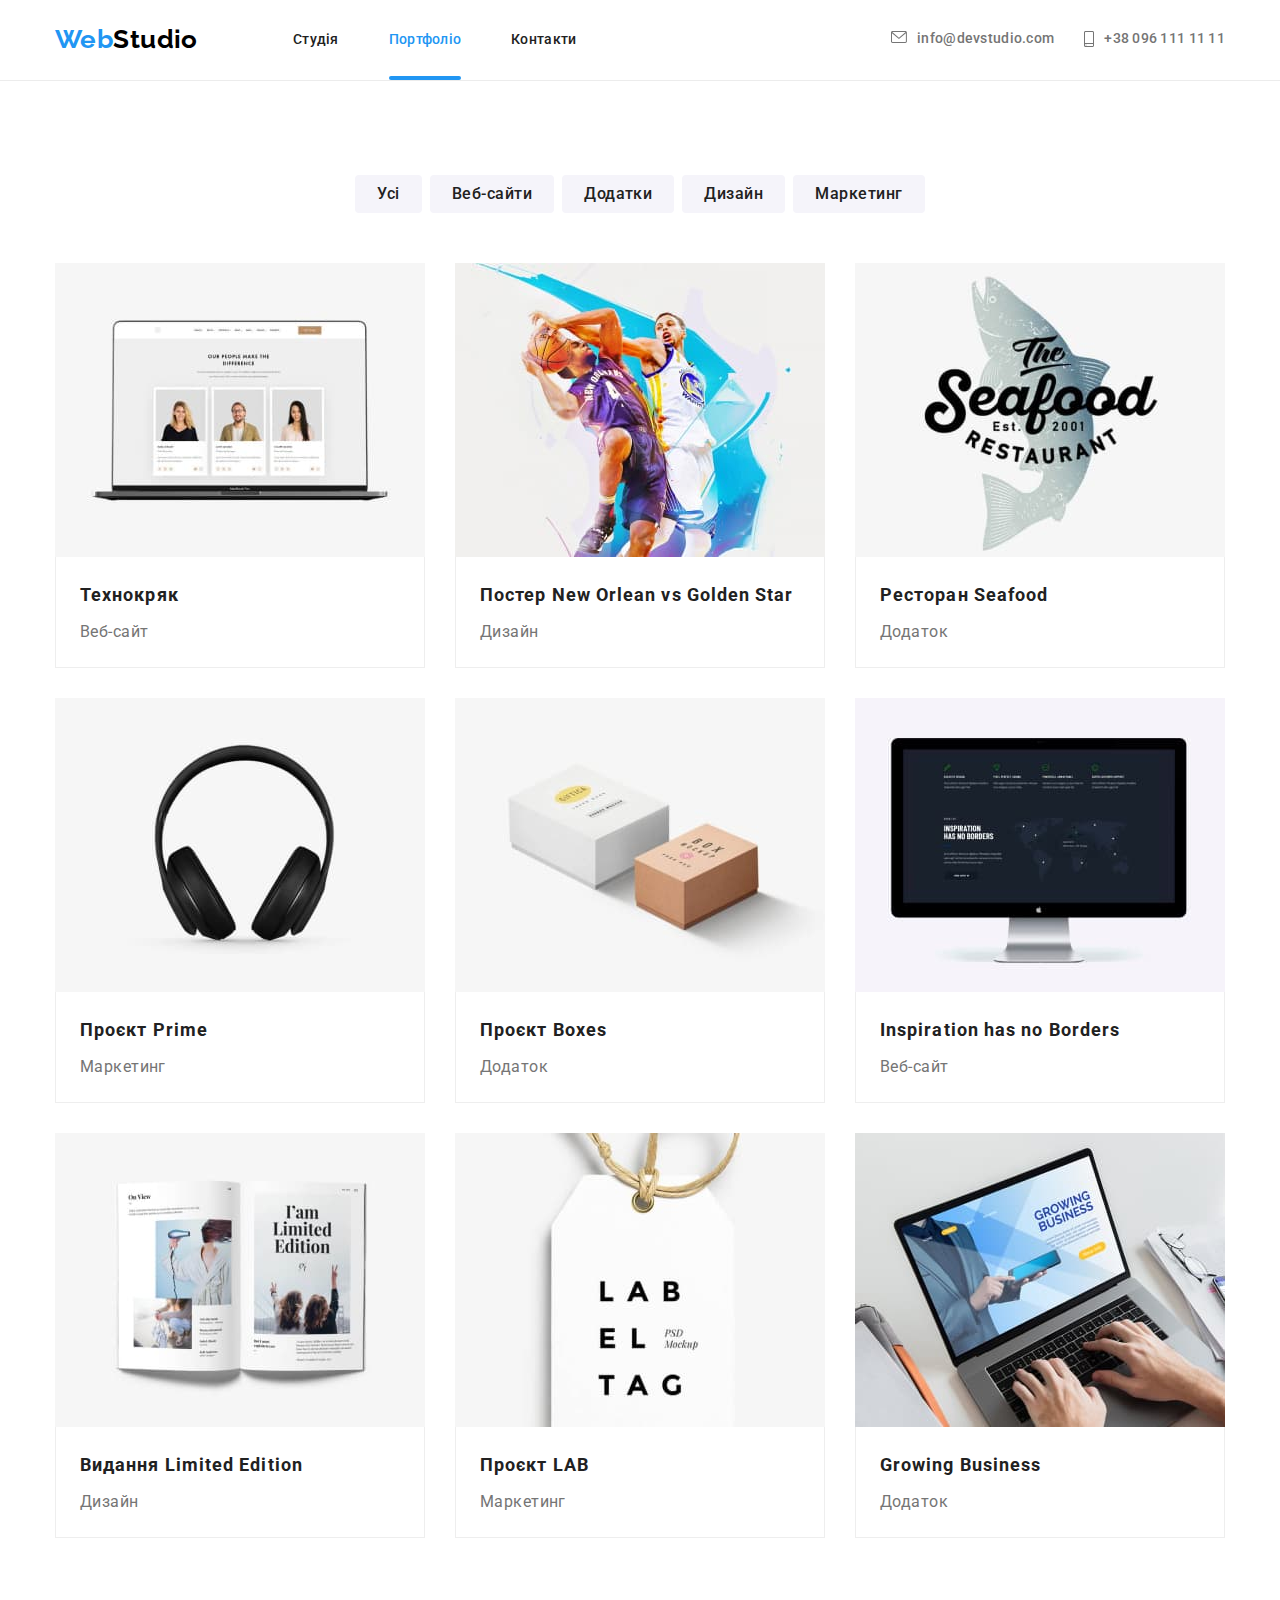
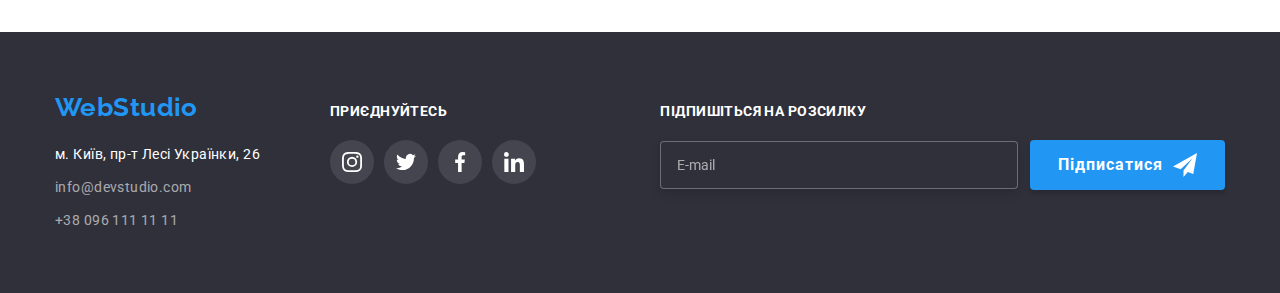
==== portfolio.html @ d3b5ed4d "hw-08" ====
<!DOCTYPE html>
<html lang="en">
<head>
    <meta charset="UTF-8">
    <meta http-equiv="X-UA-Compatible" content="IE=edge">
    <meta name="viewport" content="width=device-width, initial-scale=1.0">
    <title>Portfolio</title>
    <link rel="preconnect" href="https://fonts.googleapis.com">
    <link rel="preconnect" href="https://fonts.gstatic.com" crossorigin>
    <link href="https://fonts.googleapis.com/css2?family=Raleway:wght@700&family=Roboto:wght@400;500;700;900&display=swap"
        rel="stylesheet">
    <link rel="stylesheet" href="https://cdn.jsdelivr.net/npm/modern-normalize@1.1.0/modern-normalize.min.css">
    <link rel="stylesheet" href="./css/main.min.css">
</head>
<body>
    <header class="page-header">
        <div class="container page-header__container">
            <nav class="page-nav">
                <a class="logo-header link" href="./index.html">Web<span class="logo-header__dark">Studio</span></a>
                <ul class="menu list">
                    <li class="menu__item">
                        <a class="menu__link link" href="./index.html">Студія</a>
                    </li>
                    <li class="menu__item">
                        <a class="menu__link current link" href="./portfolio.html">Портфоліо</a>
                    </li>
                    <li class="menu__item">
                        <a class="menu__link link" href="#contact__item">Контакти</a>
                    </li>
                </ul>
            </nav>
            <button type="button" class="mobile-menu-btn js-open-menu">
                <svg class="mobile-menu-btn__icon">
                    <use href="./images/icons.svg#icon-burger"></use>
                </svg>
            </button>
            <ul class="contact list">
                <li class="contact__item">
                    <a class="contact__mail link" href="mailto:info@devstudio.com">
                        <svg class="contact__mail-icon">
                            <use href="./images/icons.svg#icon-envelope"></use>
                        </svg>
                        info@devstudio.com
                    </a>
                </li>
                <li class="contact__item">
                    <a class="contact__phone link" href="tel:+380961111111">
                        <svg class="contact__phone-icon">
                            <use href="./images/icons.svg#icon-smartphone"></use>
                        </svg>
                        +38 096 111 11 11
                    </a>
                </li>
            </ul>
        </div>
        <div class="mobile-modal js-menu-container is-open">
            <div class="container mobile-menu__container">
                <button type="button" class="mobile-modal__close-btn js-close-menu">
                    <svg class="mobile-modal__close-icon" width="40" height="40">
                        <use href="./images/icons.svg#icon-close"></use>
                    </svg>
                </button>
                <ul class="mobile-menu list">
                    <li class="mobile-menu__item">
                        <a class="mobile-menu__link link" href="./index.html">Студія</a>
                    </li>
                    <li class="mobile-menu__item">
                        <a class="mobile-menu__link current link" href="./portfolio.html">Портфоліо</a>
                    </li>
                    <li class="mobile-menu__item">
                        <a class="mobile-menu__link link" href="#contact__item">Контакти</a>
                    </li>
                </ul>
                <ul class="mobile-contact list">
                    <li class="mobile-contact__item">
                        <a class="mobile-contact__phone link" href="tel:+380961111111">
                            +38 096 111 11 11
                        </a>
                    </li>
                    <li class="mobile-contact__item">
                        <a class="mobile-contact__mail link" href="mailto:info@devstudio.com">
                            info@devstudio.com
                        </a>
                    </li>
                </ul>
                <ul class="mobile-social-list list">
                    <li class="mobile-social-list__item">
                        <a href="#"lang="en" class="mobile-social-list__link link">Instagram</a>
                    </li>
                    <li class="mobile-social-list__item">
                        <a href="#" lang="en" class="mobile-social-list__link link">Twitter</a>
                    </li>
                    <li class="mobile-social-list__item">
                        <a href="#" lang="en" class="mobile-social-list__link link">Facebook</a>
                    </li>
                    <li class="mobile-social-list__item">
                        <a href="#" lang="en" class="mobile-social-list__link link">LinkedIn</a>
                    </li>
                </ul>
            </div>
        </div>
    </header>
    <main>
        <section class="filters-main section">
            <div class="container">
                <h1 class="visyally-hidden">Фільтри</h1>
                <ul class="filters-menu list">
                    <li class="filters-menu__item">
                        <button class="filters-menu__btn" type="button">Усі</button>
                    </li>
                    <li class="filters-menu__item">
                        <button class="filters-menu__btn" type="button">Веб-сайти</button>
                    </li>
                    <li class="filters-menu__item">
                        <button class="filters-menu__btn" type="button">Додатки</button>
                    </li>
                    <li class="filters-menu__item">
                        <button class="filters-menu__btn" type="button">Дизайн</button>
                    </li>
                    <li class="filters-menu__item">
                        <button class="filters-menu__btn" type="button">Маркетинг</button>
                    </li>
                </ul>
                <ul class="project-menu list">
                    <li class="project-menu__items">
                        <a href="#" class="project-container link">
                            <div class="project-menu__list-img">
                                <picture>
                                    <source srcset="./images/foto1.jpg 1x, ./images/foto1@2x.jpg 2x" media="(min-width: 1200px)" />
                                    <source srcset="./images/foto1-tablet.jpg 1x, ./images/foto1-tablet@2x.jpg 2x" media="(min-width: 768px)" />
                                    <source srcset="./images/foto1-mobile.jpg 1x, ./images/foto1-mobile@2x.jpg 2x" media="(max-width: 767px)" />
                                    <img class="project-menu__img" src="./images/foto1-mobile.jpg" alt="foto1" />
                                </picture>
                                <p class="overlay">Ресурс пропонує комплексні пропозиції з різним рівнем функціоналу та сервісів. Все це дозволить
                                    відвідувачу отримати
                                    вичерпні відомості про компанію чи приватну особу.</p>
                            </div>
                            <div class="section-menu">
                                <h2 class="project-menu__title">Технокряк</h2>
                                <p class="project-menu__link">Веб-сайт</p>
                            </div>
                        </a>
                    </li>
                    <li class="project-menu__items">
                        <a href="#" class="project-container link">
                            <div class="project-menu__list-img">
                            <picture>
                                <source srcset="./images/foto2.jpg 1x, ./images/foto2@2x.jpg 2x" media="(min-width: 1200px)" />
                                <source srcset="./images/foto2-tablet.jpg 1x, ./images/foto2-tablet@2x.jpg 2x" media="(min-width: 768px)" />
                                <source srcset="./images/foto2-mobile.jpg 1x, ./images/foto2-mobile@2x.jpg 2x" media="(max-width: 767px)" />
                                <img class="project-menu__img" src="./images/foto2-mobile.jpg" alt="foto1" />
                            </picture>
                                <p class="overlay">Ресурс пропонує комплексні пропозиції з різним рівнем функціоналу та сервісів. Все це дозволить
                                    відвідувачу отримати
                                    вичерпні відомості про компанію чи приватну особу.</p>
                            </div>
                            <div class="section-menu">
                                <h2 class="project-menu__title">Постер <span lang="en">New Orlean vs Golden Star</span></h2>
                                <p class="project-menu__link">Дизайн</p>
                            </div>
                        </a>
                    </li>
                    <li class="project-menu__items">
                        <a href="#" class="project-container link">
                            <div class="project-menu__list-img">
                            <picture>
                                <source srcset="./images/foto3.jpg 1x, ./images/foto3@2x.jpg 2x" media="(min-width: 1200px)" />
                                <source srcset="./images/foto3-tablet.jpg 1x, ./images/foto3-tablet@2x.jpg 2x" media="(min-width: 768px)" />
                                <source srcset="./images/foto3-mobile.jpg 1x, ./images/foto3-mobile@2x.jpg 2x" media="(max-width: 767px)" />
                                <img class="project-menu__img" src="./images/foto3-mobile.jpg" alt="foto1" />
                            </picture>
                                <p class="overlay">Ресурс пропонує комплексні пропозиції з різним рівнем функціоналу та сервісів. Все це дозволить
                                    відвідувачу отримати
                                    вичерпні відомості про компанію чи приватну особу.</p>
                            </div>
                            <div class="section-menu">
                                <h2 class="project-menu__title">Ресторан <span lang="en">Seafood</span></h2>
                                <p class="project-menu__link">Додаток</p>
                            </div>
                        </a>
                    </li>
                    <li class="project-menu__items">
                        <a href="#" class="project-container link">
                            <div class="project-menu__list-img">
                            <picture>
                                <source srcset="./images/foto4.jpg 1x, ./images/foto4@2x.jpg 2x" media="(min-width: 1200px)" />
                                <source srcset="./images/foto4-tablet.jpg 1x, ./images/foto4-tablet@2x.jpg 2x" media="(min-width: 768px)" />
                                <source srcset="./images/foto4-mobile.jpg 1x, ./images/foto4-mobile@2x.jpg 2x" media="(max-width: 767px)" />
                                <img class="project-menu__img" src="./images/foto4-mobile.jpg" alt="foto1" />
                            </picture>
                                <p class="overlay">Ресурс пропонує комплексні пропозиції з різним рівнем функціоналу та сервісів. Все це дозволить
                                    відвідувачу отримати
                                    вичерпні відомості про компанію чи приватну особу.</p>
                            </div>
                            <div class="section-menu">
                                <h2 class="project-menu__title">Проєкт <span lang="en">Prime</span></h2>
                                <p class="project-menu__link">Маркетинг</p>
                            </div>
                        </a>
                    </li>
                    <li class="project-menu__items">
                        <a href="#" class="project-container link">
                            <div class="project-menu__list-img">
                            <picture>
                                <source srcset="./images/foto5.jpg 1x, ./images/foto5@2x.jpg 2x" media="(min-width: 1200px)" />
                                <source srcset="./images/foto5-tablet.jpg 1x, ./images/foto5-tablet@2x.jpg 2x" media="(min-width: 768px)" />
                                <source srcset="./images/foto5-mobile.jpg 1x, ./images/foto5-mobile@2x.jpg 2x" media="(max-width: 767px)" />
                                <img class="project-menu__img" src="./images/foto5-mobile.jpg" alt="foto1" />
                            </picture>
                                <p class="overlay">Ресурс пропонує комплексні пропозиції з різним рівнем функціоналу та сервісів. Все це дозволить
                                    відвідувачу отримати
                                    вичерпні відомості про компанію чи приватну особу.</p>
                            </div>
                            <div class="section-menu">
                                <h2 class="project-menu__title">Проєкт <span lang="en">Boxes</span></h2>
                                <p class="project-menu__link">Додаток</p>
                            </div>
                        </a>
                    </li>
                    <li class="project-menu__items">
                        <a href="#" class="project-container link">
                            <div class="project-menu__list-img">
                            <picture>
                                <source srcset="./images/foto6.jpg 1x, ./images/foto6@2x.jpg 2x" media="(min-width: 1200px)" />
                                <source srcset="./images/foto6-tablet.jpg 1x, ./images/foto6-tablet@2x.jpg 2x" media="(min-width: 768px)" />
                                <source srcset="./images/foto6-mobile.jpg 1x, ./images/foto6-mobile@2x.jpg 2x" media="(max-width: 767px)" />
                                <img class="project-menu__img" src="./images/foto6-mobile.jpg" alt="foto1" />
                            </picture>
                                <p class="overlay">Ресурс пропонує комплексні пропозиції з різним рівнем функціоналу та сервісів. Все це дозволить
                                    відвідувачу отримати
                                    вичерпні відомості про компанію чи приватну особу.</p>
                            </div>
                            <div class="section-menu">
                                <h2 class="project-menu__title" lang="en">Inspiration has no Borders</h2>
                                <p class="project-menu__link">Веб-сайт</p>
                            </div>
                        </a>
                    </li>
                    <li class="project-menu__items">
                        <a href="#" class="project-container link">
                            <div class="project-menu__list-img">
                            <picture>
                                <source srcset="./images/foto7.jpg 1x, ./images/foto7@2x.jpg 2x" media="(min-width: 1200px)" />
                                <source srcset="./images/foto7-tablet.jpg 1x, ./images/foto7-tablet@2x.jpg 2x" media="(min-width: 768px)" />
                                <source srcset="./images/foto7-mobile.jpg 1x, ./images/foto7-mobile@2x.jpg 2x" media="(max-width: 767px)" />
                                <img class="project-menu__img" src="./images/foto7-mobile.jpg" alt="foto1" />
                            </picture>
                                <p class="overlay">Ресурс пропонує комплексні пропозиції з різним рівнем функціоналу та сервісів. Все це дозволить
                                    відвідувачу отримати
                                    вичерпні відомості про компанію чи приватну особу.</p>
                            </div>
                            <div class="section-menu">
                                <h2 class="project-menu__title">Видання <span lang="en">Limited Edition</span></h2>
                                <p class="project-menu__link">Дизайн</p>
                            </div>
                        </a>
                    </li>
                    <li class="project-menu__items">
                        <a href="#" class="project-container link">
                            <div class="project-menu__list-img">
                            <picture>
                                <source srcset="./images/foto8.jpg 1x, ./images/foto8@2x.jpg 2x" media="(min-width: 1200px)" />
                                <source srcset="./images/foto8-tablet.jpg 1x, ./images/foto8-tablet@2x.jpg 2x" media="(min-width: 768px)" />
                                <source srcset="./images/foto8-mobile.jpg 1x, ./images/foto8-mobile@2x.jpg 2x" media="(max-width: 767px)" />
                                <img class="project-menu__img" src="./images/foto8-mobile.jpg" alt="foto1" />
                            </picture>
                                <p class="overlay">Ресурс пропонує комплексні пропозиції з різним рівнем функціоналу та сервісів. Все це дозволить
                                    відвідувачу отримати
                                    вичерпні відомості про компанію чи приватну особу.</p>
                            </div>
                            <div class="section-menu">
                                <h2 class="project-menu__title">Проєкт <span lang="en">LAB</span></h2>
                                <p class="project-menu__link">Маркетинг</p>
                            </div>
                        </a>
                    </li>
                    <li class="project-menu__items">
                        <a href="#" class="project-container link">
                            <div class="project-menu__list-img">
                            <picture>
                                <source srcset="./images/foto9.jpg 1x, ./images/foto9@2x.jpg 2x" media="(min-width: 1200px)" />
                                <source srcset="./images/foto9-tablet.jpg 1x, ./images/foto9-tablet@2x.jpg 2x" media="(min-width: 768px)" />
                                <source srcset="./images/foto9-mobile.jpg 1x, ./images/foto9-mobile@2x.jpg 2x" media="(max-width: 767px)" />
                                <img class="project-menu__img" src="./images/foto9-mobile.jpg" alt="foto1" />
                            </picture>
                                <p class="overlay">Ресурс пропонує комплексні пропозиції з різним рівнем функціоналу та сервісів. Все це дозволить
                                    відвідувачу отримати
                                    вичерпні відомості про компанію чи приватну особу.</p>
                            </div>
                            <div class="section-menu">
                                <h2 class="project-menu__title" lang="en">Growing Business</h2>
                                <p class="project-menu__link">Додаток</p>
                            </div>
                        </a>
                    </li>
                </ul>
            </div>
        </section>
    </main>
    <footer id="contact__item" class="page-footer">
        <div class="container page-footer__container">
            <div class="container-address">
                <a class="logo-footer link" href="./index.html">Web<span class="logo-light">Studio</span></a>
                <address class="page-address">
                    <ul class="address-menu list">
                        <li class="address-menu__item">
                            <a class="address-menu__maps link" href="https://goo.gl/maps/CPtrU1FHBa2aNyZL9" target="_blank"
                                rel="noopener noreferrer nofollow">м. Київ, пр-т Лесі Українки, 26</a>
                        </li>
                        <li class="address-menu__item">
                            <a class="address-menu__mail link" href="mailto:info@devstudio.com">info@devstudio.com</a>
                        </li>
                        <li class="address-menu__item">
                            <a class="address-menu__phone link" href="tel:+380961111111">+38 096 111 11 11</a>
                        </li>
                    </ul>
                </address>
            </div>
            <div class="container-social">
                <p class="footer-title">приєднуйтесь</p>
                <ul class="footer-menu list">
                    <li class="social-list-footer">
                        <a href="#" class="social-list-footer__link">
                            <svg lang="en" aria-label="instagram" class="social-list-footer__icon">
                                <use href="./images/icons.svg#icon-instagram"></use>
                            </svg>
                        </a>
                    </li>
                    <li class="social-list-footer">
                        <a href="#" class="social-list-footer__link">
                            <svg lang="en" aria-label="twitter" class="social-list-footer__icon">
                                <use href="./images/icons.svg#icon-twitter"></use>
                            </svg>
                        </a>
                    </li>
                    <li class="social-list-footer">
                        <a href="#" class="social-list-footer__link">
                            <svg lang="en" aria-label="facebook" class="social-list-footer__icon">
                                <use href="./images/icons.svg#icon-facebook"></use>
                            </svg>
                        </a>
                    </li>
                    <li class="social-list-footer">
                        <a href="#" class="social-list-footer__link">
                            <svg lang="en" aria-label="linkedin" class="social-list-footer__icon">
                                <use href="./images/icons.svg#icon-linkedin"></use>
                            </svg>
                        </a>
                    </li>
                </ul>
            </div>
            <div class="subscription">
                <p class="subscription__title">Підпишіться на розсилку</p>
                <form class="subscription__form">
                    <input type="email" class="subscription__form-input" placeholder="E-mail" required name="user-mail">
                    <button type="submit" class="subscription__form-submit">Підписатися
                        <svg class="subscription__form-icon" width="24" height="24">
                            <use href="./images/icons.svg#icon-send"></use>
                        </svg>
                    </button>
                </form>
            </div>
        </div>
    </footer>
    <script src="./js/mobile-menu.js"></script>
</body>

</html>
---- css/main.min.css ----
:root{--primary-font: "Roboto", sans-serif;--secondary-font: "Raleway", sans-serif;--primary-bgc: #ffffff;--secondary-bgc: #2F303A;--additional-bgc: #F5F4FA;--auxi-accente-bgc: #188CE8;--accente-bgc: #2196F3;--fon-bgc: #C4C4C4;--primary-text-color: #212121;--secondary-text-color: #757575;--primary-text-color-team-dark: #ffffff;--accente-text-color: #2196F3;--alfa-text-color: rgba(255, 255, 255, 0.6);--auxi-text-color: #000000;--border-color-portfolio: #EEEEEE;--border-color-header: #ECECEC;--primary-link-color: #AFB1B8;--secondary-link-color: #FFFFFF;--transition-dur-and-func: 250ms cubic-bezier(0.4, 0, 0.2, 1)}.visyally-hidden{position:absolute;white-space:nowrap;width:1px;height:1px;overflow:hidden;border:0;padding:0;clip:rect(0 0 0 0);clip-path:inset(100%);margin:-1px}h1,h2,h3,p{margin:0}ul{margin-top:0;margin-bottom:0;padding-left:0}img{display:block;max-width:100%;height:auto}address{font-style:normal}.list{list-style:none;padding-left:0;margin:0}.link{text-decoration:none;color:inherit}body{background-color:var(--primary-bgc);color:var(--primary-text-color);font-family:var(--primary-font);font-size:14px;letter-spacing:.03em}button{display:block;margin:0 auto;border:none;border-radius:4px;cursor:pointer}.section{padding:60px 0}@media screen and (min-width: 1200px){.section{padding:94px 0}}.container{padding-left:15px;padding-right:15px}@media screen and (min-width: 480px){.container{width:480px;margin-left:auto;margin-right:auto}}@media screen and (min-width: 768px){.container{width:768px}}@media screen and (min-width: 1200px){.container{width:1200px}}.first-main__btn{display:block;margin:0 auto;padding:10px 24px;font-weight:700;font-size:16px;line-height:1.88;text-align:center;letter-spacing:.06em;color:var(--primary-text-color-team-dark);background-color:var(--auxi-accente-bgc);box-shadow:0px 4px 4px rgba(0,0,0,.15);transition:background-color var(--transition-dur-and-func)}.first-main__btn:hover,.first-main__btn:focus{background-color:var(--accente-text-color)}@media screen and (min-width: 1200px){.first-main__btn{padding:10px 32px}}.filters-menu__btn{padding:6px 22px;font-weight:500;font-size:16px;line-height:1.63;letter-spacing:.03em;text-align:center;color:var(--primary-text-color);background-color:var(--additional-bgc);transition:color var(--transition-dur-and-func),background-color var(--transition-dur-and-func),box-shadow var(--transition-dur-and-func)}.filters-menu__btn:hover,.filters-menu__btn:focus{color:var(--primary-text-color-team-dark);background-color:var(--accente-bgc);box-shadow:0px 3px 1px rgba(0,0,0,.1),0px 1px 2px rgba(0,0,0,.08),0px 2px 2px rgba(0,0,0,.12)}.logo-header,.logo-footer{width:134px;font-family:var(--secondary-font);font-weight:700;font-size:24px;line-height:1.17;color:var(--accente-text-color)}@media screen and (min-width: 768px){.logo-header{margin-right:88px}}@media screen and (min-width: 1200px){.logo-header,.logo-footer{width:145px;font-size:26px;line-height:1.19}.logo-header{margin-right:93px}}.logo-header__dark{color:var(--auxi-text-color)}.logo-footer__light{color:var(--primary-text-color-team-dark)}.backdrop{position:fixed;top:0;left:0;z-index:10;width:100%;height:100%;background-color:rgba(0,0,0,.2);transition:visibility var(--transition-dur-and-func),opacity var(--transition-dur-and-func)}.backdrop.is-hidden{visibility:hidden;opacity:0;pointer-events:none}.modal{position:absolute;top:50%;left:50%;transform:translate(-50%, -50%);width:450px;height:609px;padding:40px;background-color:var(--primary-bgc);box-shadow:0px 1px 3px rgba(0,0,0,.12),0px 1px 1px rgba(0,0,0,.14),0px 2px 1px rgba(0,0,0,.2);border-radius:4px}.modal__close-btn{position:absolute;top:8px;right:8px;display:flex;justify-content:center;align-items:center;border-radius:50%;background-color:var(--primary-bgc);border:1px solid rgba(0,0,0,.1);padding:0;transition:fill var(--transition-dur-and-func)}.modal__close-btn:focus,.modal__close-btn:hover{outline:none;fill:var(--accente-text-color)}@media screen and (min-width: 1200px){.modal{width:528px;height:581px}}.modal-form-title{font-weight:700;font-size:20px;line-height:1.5;text-align:center;margin-bottom:10px}@media screen and (min-width: 1200px){.modal-form-title{margin-bottom:12px}}.modal-form{display:flex;flex-direction:column}.modal-form__field{margin-bottom:10px}.modal-form__field:nth-child(4){margin-bottom:0}.modal-form__input{position:relative;width:100%;height:40px;border:1px solid rgba(33,33,33,.2);border-radius:4px;padding-left:40px;transition:border-color var(--transition-dur-and-func)}.modal-form__input:focus{outline:none;border-color:var(--accente-text-color)}.modal-form__field-name{display:block;font-weight:400;font-size:12px;line-height:1.17;letter-spacing:.01em;color:var(--secondary-text-color);margin-bottom:4px}.modal-form__field-input{position:relative}.modal-form__fild-icon{display:block;position:absolute;top:50%;left:12px;transform:translateY(-50%);transition:fill var(--transition-dur-and-func)}.modal-form__input:focus+.modal-form__fild-icon{fill:var(--accente-text-color)}.modal-form__message{width:100%;height:120px;border:1px solid rgba(33,33,33,.2);border-radius:4px;padding:12px 16px;resize:none;transition:border-color var(--transition-dur-and-func)}.modal-form__message:focus{outline:none;border-color:var(--accente-text-color)}.modal-form__message::placeholder{font-weight:400;font-size:12px;line-height:1.17;letter-spacing:.01em;color:rgba(117,117,117,.5)}.modal-form__check{position:absolute;appearance:none}.modal-form__check-field{display:flex;align-items:center;justify-content:center;margin-bottom:30px;margin-top:20px;font-weight:400;font-size:12px;line-height:1.17;color:var(--secondary-text-color)}@media screen and (min-width: 1200px){.modal-form__check-field{font-size:14px;line-height:2}}.modal-form__checkbox{border:1px solid var(--primary-text-color);border-radius:2px;cursor:pointer;margin-right:8px;transition:box-shadow var(--transition-dur-and-func)}.modal-form__check:focus+.modal-form__checkbox{box-shadow:0 0 0 1px var(--accente-bgc);border:none}.modal-form__check:checked+.modal-form__checkbox{background-color:var(--accente-bgc);border:none}.modal-form__checkbox-icon{display:none;fill:var(--primary-text-color-team-dark)}.modal-form__check:checked+.modal-form__checkbox .modal-form__checkbox-icon{display:block}.modal-form__checkbox-consept{color:var(--accente-text-color)}.modal-form__submit{padding:10px 52px;font-weight:700;font-size:16px;line-height:1.88;text-align:center;letter-spacing:.06em;color:var(--primary-text-color-team-dark);background-color:var(--auxi-accente-bgc);box-shadow:0px 4px 4px rgba(0,0,0,.15);transition:background-color var(--transition-dur-and-func)}.modal-form__submit:hover,.modal-form__submit:focus{background-color:var(--accente-text-color)}.mobile-modal{position:fixed;top:0;left:0;z-index:10;width:100%;height:100%;background-color:var(--primary-bgc)}.mobile-modal.is-open{visibility:hidden;opacity:0;pointer-events:none;overflow-y:scroll}.mobile-menu{display:flex;flex-direction:column;gap:32px;margin-bottom:auto}.mobile-menu__container{position:relative;display:flex;flex-direction:column;box-shadow:0px 4px 8px rgba(0,0,0,.04),0px 2px 4px rgba(0,0,0,.08),0px 1px 3px rgba(0,0,0,.16);transition:visibility var(--transition-dur-and-func);max-width:480px;height:100%;padding-top:48px;padding-left:40px;padding-bottom:48px}.mobile-modal__close-btn{position:absolute;display:flex;justify-content:center;align-items:center;top:10px;right:15px;width:40px;height:40px;padding:0;line-height:0;background-color:rgba(0,0,0,0);transition:fill var(--transition-dur-and-func)}.mobile-modal__close-btn:focus,.mobile-modal__close-btn:hover{outline:none;fill:var(--accente-text-color)}.mobile-menu__link{font-weight:500;font-size:40px;line-height:1.18;letter-spacing:.02em;color:var(--primary-text-color);position:relative}.mobile-menu__link:hover,.mobile-menu__link:focus{color:var(--accente-text-color);outline:none}.mobile-menu__link.current::after,.mobile-menu__link.current::after{content:"";display:block;width:100%;height:4px;background-color:var(--accente-bgc);border:none;border-radius:2px;position:absolute;left:0;bottom:0;margin-bottom:-1px}.current{color:var(--accente-text-color)}.mobile-contact{margin-bottom:64px}.mobile-contact__phone{font-weight:500;font-size:34px;line-height:1.18;letter-spacing:.02em;color:var(--accente-text-color)}.mobile-contact__mail{font-weight:500;font-size:24px;line-height:1.17;letter-spacing:.02em;color:var(--secondary-text-color)}.mobile-contact__item:not(:last-child){margin-bottom:32px}.mobile-social-list{display:flex;flex-wrap:wrap;align-items:center;column-gap:10px}.mobile-social-list__link{font-weight:500;font-size:18px;line-height:1.22;letter-spacing:.02em;color:var(--accente-text-color)}.mobile-social-list__item:not(:last-child){padding-right:10px;border-right:1px solid rgba(33,33,33,.2)}@media screen and (max-width: 767px){.menu{display:none}.contact{display:none}.mobile-menu-btn{line-height:0;background-color:rgba(0,0,0,0);padding:0;margin:0}.mobile-menu-btn__icon{width:40px;height:40px}}.page-header{padding:16px 0;border-bottom-width:1px;border-bottom-style:solid;border-bottom-color:var(--border-color-header)}.page-header__container{display:flex;align-items:center;justify-content:space-between}@media screen and (min-width: 768px){.page-header{padding:21px 0}.page-nav{display:flex;align-items:center}.menu{display:flex;align-items:center;column-gap:50px}.menu__link{font-weight:500;line-height:1.14;letter-spacing:.02em;color:inherit;transition:color var(--transition-dur-and-func);position:relative;padding:32px 0}.menu__link:hover,.menu__link:focus{color:var(--accente-text-color)}.menu__link.current::after{content:"";position:absolute;display:block;width:100%;height:4px;background-color:var(--accente-bgc);border-radius:2px;bottom:-1px}.current{color:var(--accente-text-color)}.contact{display:block}.contact__mail,.contact__phone{display:block;font-weight:500;font-size:12px;line-height:1.17;letter-spacing:.02em;color:var(--secondary-text-color);fill:currentColor;transition:color var(--transition-dur-and-func)}.contact__mail:hover,.contact__mail:focus,.contact__phone:hover,.contact__phone:focus{color:var(--accente-text-color)}.contact__item:not(:last-child){margin-bottom:10px}.contact__mail-icon{width:14px;height:10px;margin-right:8px}.contact__phone-icon{width:10px;height:14px;margin-right:8px}.mobile-menu-btn{display:none}}@media screen and (min-width: 1200px){.page-header{padding-top:24px;padding-bottom:25px}.contact{display:flex;align-items:center;margin-left:auto;column-gap:30px}.contact__item:not(:last-child){margin-bottom:0}.contact__mail,.contact__phone{display:flex;font-size:14px;line-height:1.14}.contact__mail-icon{width:16px;height:12px;margin-right:10px}.contact__phone-icon{width:10px;height:16px;margin-right:10px}}.first-main{max-width:479px;height:400px;margin-left:auto;margin-right:auto;background-image:linear-gradient(rgba(47, 48, 58, 0.4), rgba(47, 48, 58, 0.4)),url(../images/main-mobile.jpg);background-repeat:no-repeat;background-position:center;background-size:cover;background-color:var(--fon-bgc);padding:118px 0}@media screen and (min-device-pixel-ratio: 2)and (max-width: 767px),screen and (min-resolution: 192dpi)and (max-width: 767px),screen and (min-resolution: 2dppx)and (max-width: 767px){.first-main{background-image:linear-gradient(rgba(47, 48, 58, 0.4), rgba(47, 48, 58, 0.4)),url(../images/main-mobile@2x.jpg)}}.first-main__title{margin-left:auto;margin-right:auto;max-width:360px;font-weight:900;font-size:26px;line-height:1.62;text-align:center;letter-spacing:.06em;text-transform:uppercase;color:var(--primary-text-color-team-dark);margin-bottom:30px}@media screen and (min-width: 768px){.first-main{max-width:767px;background-image:linear-gradient(rgba(47, 48, 58, 0.4), rgba(47, 48, 58, 0.4)),url(../images/main-tablet.jpg)}}@media screen and (min-device-pixel-ratio: 2)and (min-width: 768px),screen and (min-resolution: 192dpi)and (min-width: 768px),screen and (min-resolution: 2dppx)and (min-width: 768px){.first-main{background-image:linear-gradient(rgba(47, 48, 58, 0.4), rgba(47, 48, 58, 0.4)),url(../images/main-tablet@2x.jpg)}}@media screen and (min-width: 1200px){.first-main{max-width:1600px;height:600px;background-image:linear-gradient(rgba(47, 48, 58, 0.4), rgba(47, 48, 58, 0.4)),url(../images/main.jpg);padding:200px 0}.first-main__title{max-width:696px;font-size:44px;line-height:1.36}}@media screen and (min-device-pixel-ratio: 2)and (min-width: 1200px),screen and (min-resolution: 192dpi)and (min-width: 1200px),screen and (min-resolution: 2dppx)and (min-width: 1200px){.first-main{background-image:linear-gradient(rgba(47, 48, 58, 0.4), rgba(47, 48, 58, 0.4)),url(../images/main@2x.jpg)}}.feature-main__item{margin-bottom:30px}.feature-main__item:nth-child(4){margin-bottom:0}.feature-main__icon{width:70px;height:70px}.feature-main__title{margin-bottom:10px;font-weight:700;font-size:14px;line-height:1.14;text-align:center;text-transform:uppercase}.feature-main__text{line-height:1.71;color:var(--secondary-text-color)}.feature-main__container-icon{display:flex;justify-content:center;align-items:center;height:120px;background-color:var(--additional-bgc);margin-bottom:30px;border-radius:4px}@media screen and (min-width: 768px){.feature-main__menu{display:flex;flex-wrap:wrap;gap:30px}.feature-main__item{margin-bottom:0;flex-basis:calc((100% - 30px)/2)}.feature-main__title{text-align:unset}}@media screen and (min-width: 1200px){.feature-main__menu{align-items:flex-start;column-gap:30px}.feature-main__item{flex-basis:calc((100% - 90px)/4)}}.box-main{display:none}@media screen and (min-width: 1200px){.box-main{display:block;padding-top:0}.box-main__title{margin-bottom:50px;font-weight:700;font-size:36px;line-height:1.17;text-align:center}.box-main__items{display:flex;flex-wrap:wrap;gap:30px;flex-basis:calc((100% - 60px)/3)}.box-main__list-img{position:relative}.box-main__items-name{display:flex;justify-content:center;align-items:center;position:absolute;bottom:0;height:70px;width:100%;font-weight:700;line-height:1.14;text-transform:uppercase;color:var(--primary-text-color-team-dark);background:rgba(47,48,58,.8)}}.team-main{background-color:var(--additional-bgc)}.team-main__title{margin-bottom:30px;font-weight:700;font-size:28px;line-height:1.18;text-align:center}.team-main__name{margin-bottom:10px;font-weight:500;font-size:16px;line-height:1.19;text-align:center}.team-main__work{font-size:16px;line-height:1.19;text-align:center;color:var(--secondary-text-color);margin-bottom:16px}.team-main__foto{background-color:var(--primary-bgc);box-shadow:0px 1px 3px rgba(0,0,0,.12),0px 1px 1px rgba(0,0,0,.14),0px 2px 1px rgba(0,0,0,.2);border-radius:0px 0px 4px 4px}@media screen and (max-width: 767px){.team-main__foto:not(:last-child){margin-bottom:30px}}.team-main__section{padding-top:30px;padding-bottom:24px}@media screen and (min-width: 768px){.team-main__items{display:flex;flex-wrap:wrap;gap:30px;flex-basis:calc((100% - 30px)/2)}}@media screen and (min-width: 1200px){.team-main__title{margin-bottom:50px;font-size:36px;line-height:1.17}.team-main__section{padding-bottom:30px}.team-main__items{flex-basis:calc((100% - 90px)/4)}}.client__title{font-weight:700;font-size:28px;line-height:1.18;text-align:center;margin-bottom:30px}.client__menu{display:flex;flex-wrap:wrap;align-items:center;justify-content:center;gap:30px}.client__list{flex-basis:calc((100% - 30px)/2)}.client__list-icon{width:106px;height:60px;color:currentColor}.client__title{font-size:28px;line-height:1.18;margin-bottom:30px}.client__list-icon{width:106px;height:60px;color:currentColor}.client__list-link{display:flex;justify-content:center;align-items:center;width:210px;height:92px;border:1px solid var(--primary-link-color);border-radius:4px;fill:var(--primary-link-color);transition:border-color var(--transition-dur-and-func),fill var(--transition-dur-and-func)}.client__list-link:hover,.client__list-link:focus{border-color:var(--accente-text-color);fill:var(--accente-text-color)}@media screen and (min-width: 768px){.client__list{flex-basis:calc((100% - 60px)/3)}.client__list-link{width:226px}}@media screen and (min-width: 1200px){.client__menu{flex-wrap:nowrap}.client__title{font-size:36px;line-height:1.17;margin-bottom:50px}.client__list-link{width:170px}}@media screen and (max-width: 1199px){.page-footer__container{text-align:center}}.page-footer{background-color:var(--secondary-bgc);padding:60px 0}.footer-menu{display:flex;align-items:center;justify-content:center;gap:10px}.footer-title{font-weight:700;line-height:1.14;text-transform:uppercase;color:var(--primary-text-color-team-dark);margin-bottom:20px}@media screen and (min-width: 768px)and (max-width: 1199px){.page-footer__container{flex-wrap:wrap;justify-content:space-evenly;column-gap:165px}}@media screen and (min-width: 768px){.page-footer__container{display:flex;align-items:baseline}}@media screen and (min-width: 1200px){.page-footer__container{text-align:start}}.page-address{margin-top:20px}.address-menu__maps,.address-menu__mail,.address-menu__phone{line-height:1.71;font-style:normal;color:var(--alfa-text-color);transition:color var(--transition-dur-and-func)}.address-menu__maps:hover,.address-menu__maps:focus,.address-menu__mail:hover,.address-menu__mail:focus,.address-menu__phone:hover,.address-menu__phone:focus{color:var(--accente-text-color)}.address-menu__item:not(:last-child){margin-bottom:8px}.address-menu__maps{color:var(--primary-text-color-team-dark)}@media screen and (max-width: 767px){.container-address,.container-social{margin-bottom:60px}}@media screen and (min-width: 780px)and (max-width: 1199px){.container-address{margin-bottom:60px}}@media screen and (min-width: 1200px){.container-address{margin-right:70px}.address-menu__item:not(:last-child){margin-bottom:9px}.address-menu__maps{margin-bottom:9px}}.social-list{display:flex;justify-content:center;column-gap:10px}.social-list__link{display:flex;justify-content:center;align-items:center;width:44px;height:44px;border-radius:50%;background-color:var(--primary-bgc);color:var(--primary-link-color);transition:color var(--transition-dur-and-func),background-color var(--transition-dur-and-func)}.social-list__link:hover,.social-list__link:focus{background-color:var(--accente-text-color);color:var(--secondary-link-color)}.social-list__icon{width:20px;height:20px;fill:currentColor}.social-list-footer__link{display:flex;justify-content:center;align-items:center;width:44px;height:44px;border-radius:50%;background-color:rgba(255,255,255,.1);transition:background-color var(--transition-dur-and-func)}.social-list-footer__link:hover,.social-list-footer__link:focus{background-color:var(--accente-text-color)}.social-list-footer__icon{width:20px;height:20px;fill:var(--secondary-link-color);transition:fill var(--transition-dur-and-func)}.social-list-footer__link:hover .social-list-footer__icon,.social-list-footer__link:focus .social-list-footer__icon{fill:var(--secondary-link-color)}.subscription__title{font-weight:700;line-height:1.14;text-transform:uppercase;color:var(--primary-text-color-team-dark);margin-bottom:20px}.subscription__form-input{width:100%;border:1px solid rgba(255,255,255,.3);filter:drop-shadow(0px 4px 4px rgba(0, 0, 0, 0.15));border-radius:4px;color:var(--primary-text-color-team-dark);background-color:var(--secondary-bgc);padding:15px 16px;margin-bottom:20px}.subscription__form-input::placeholder{color:rgba(255,255,255,.6)}@media screen and (min-width: 768px){.subscription__form-input{width:450px}}.subscription__form-submit{margin-left:auto;margin-right:auto;padding:10px 28px;font-weight:700;font-size:16px;line-height:1.88;display:flex;align-items:center;text-align:center;letter-spacing:.06em;color:var(--primary-text-color-team-dark);background-color:var(--accente-bgc);box-shadow:0px 4px 4px rgba(0,0,0,.15);gap:10px;transition:background-color var(--transition-dur-and-func)}.subscription__form-submit:hover,.subscription__form-submit:focus{background-color:var(--accente-text-color)}.subscription__form-icon{fill:var(--primary-bgc)}@media screen and (min-width: 1200px){.subscription{margin-left:auto}.subscription__form{display:flex;align-items:center}.subscription__form-input{width:358px;margin-right:12px;margin-bottom:0}}@media screen and (max-width: 767px){.filters-menu{width:326px}.project-menu__items:last-child{margin-bottom:0}}.filters-menu{display:flex;flex-wrap:wrap;column-gap:8px;row-gap:15px;margin-bottom:40px}.project-menu__title{font-weight:700;font-size:18px;line-height:2;letter-spacing:.06em;margin-bottom:4px}.project-menu__link{font-size:16px;line-height:1.88;color:var(--secondary-text-color)}.project-container{display:block;transition:box-shadow var(--transition-dur-and-func)}.project-container:hover,.project-container:focus{box-shadow:0px 1px 1px rgba(0,0,0,.12),0px 4px 4px rgba(0,0,0,.06),1px 4px 6px rgba(0,0,0,.16)}.section-menu{padding:20px 24px;border:1px solid var(--border-color-portfolio);border-top:none}.project-menu__items{margin-bottom:30px}@media screen and (min-width: 768px){.filters-menu{align-items:center;justify-content:center;margin-bottom:30px}.project-container{display:flex;flex-direction:column;height:100%;max-width:354px}.project-menu__items{margin-bottom:0}.section-menu{flex-grow:1}}@media screen and (min-width: 1200px){.filters-menu{margin-bottom:50px}.project-container{max-width:370px}}.project-menu__list-img{position:relative;overflow:hidden}.overlay{position:absolute;top:0;left:0;width:100%;height:100%;padding:77px 24px;font-weight:400;font-size:18px;line-height:1.56;background:rgba(33,150,243,.9);color:var(--primary-text-color-team-dark);overflow:auto;transform:translateY(100%);transition:transform var(--transition-dur-and-func)}.project-container:hover .overlay,.project-container:focus .overlay{transform:translateY(0%)}@media screen and (min-width: 768px){.project-menu{display:flex;flex-wrap:wrap;gap:30px;flex-basis:calc((100% - 30px)/2)}.overlay{padding:49px 24px 77px 24px}}@media screen and (min-width: 1200px){.project-menu{flex-basis:calc((100% - 60px)/3)}.overlay{padding:63px 24px}}/*# sourceMappingURL=main.min.css.map */
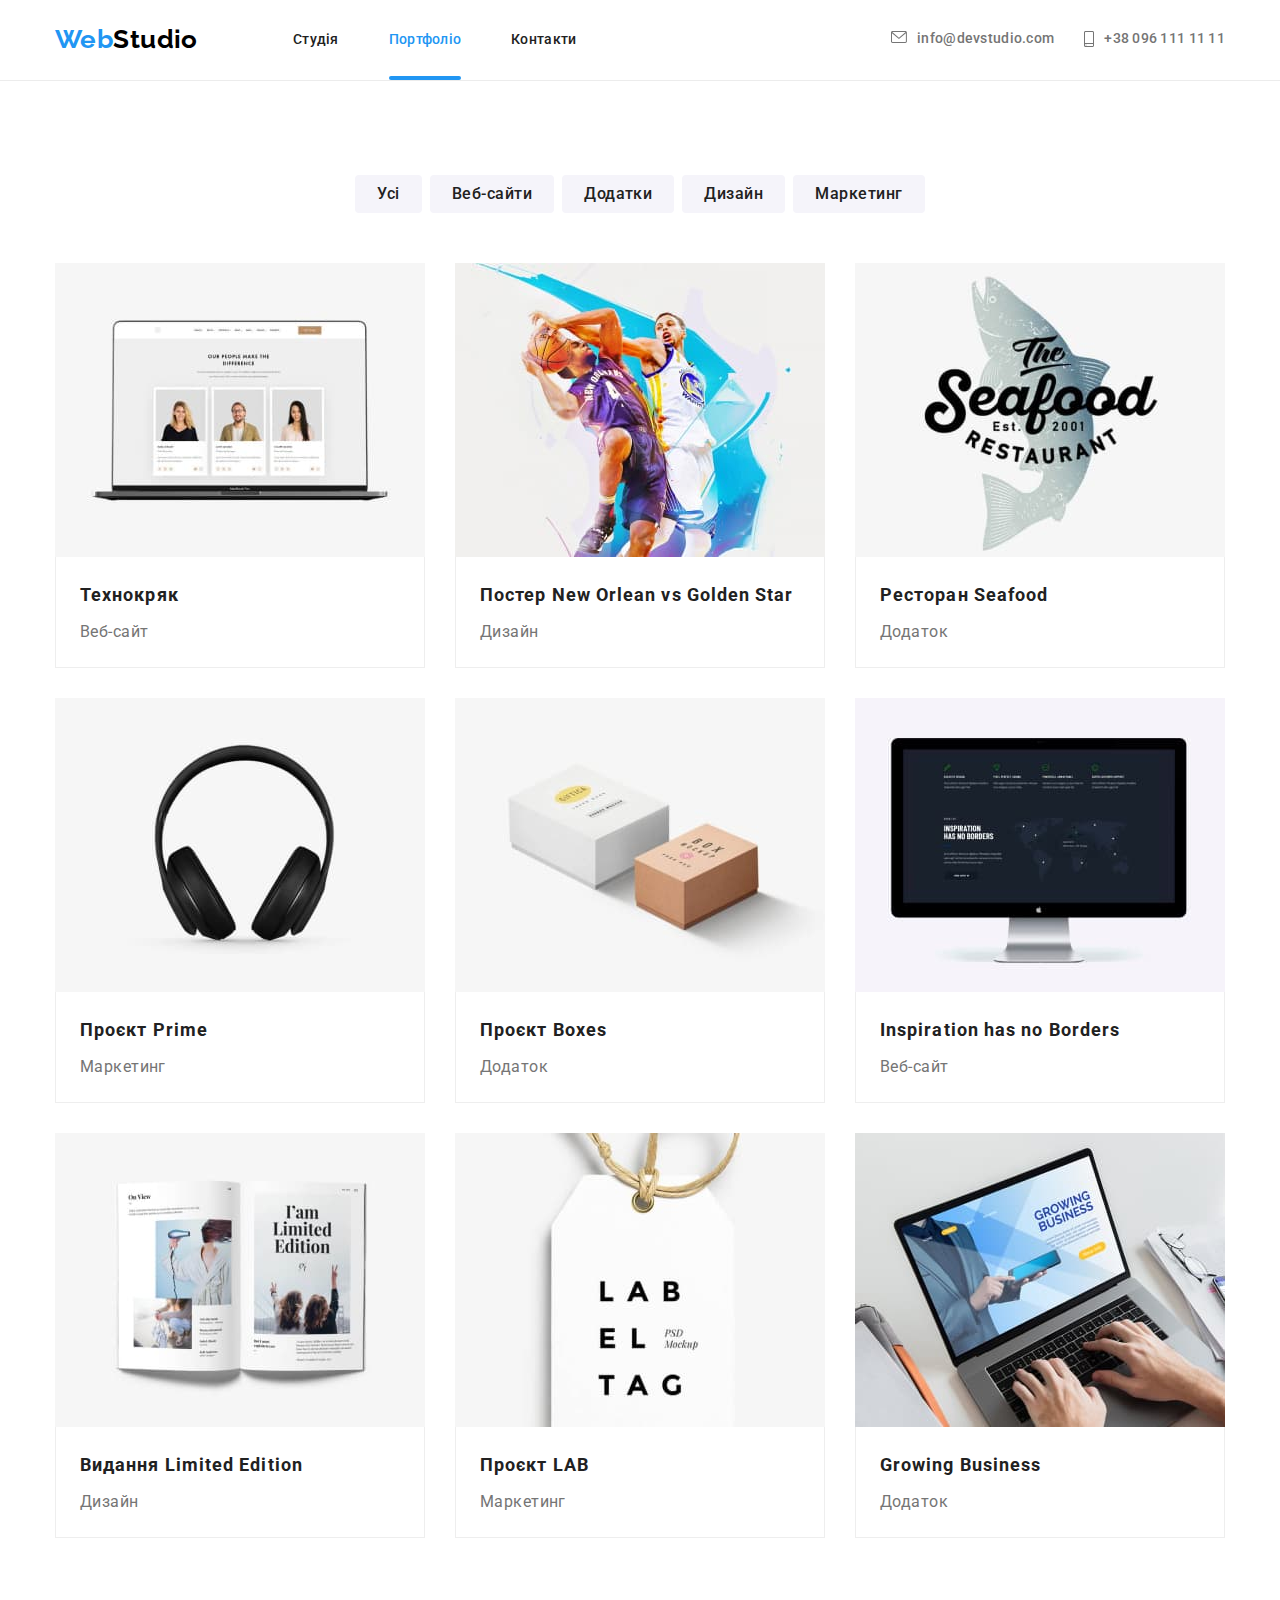
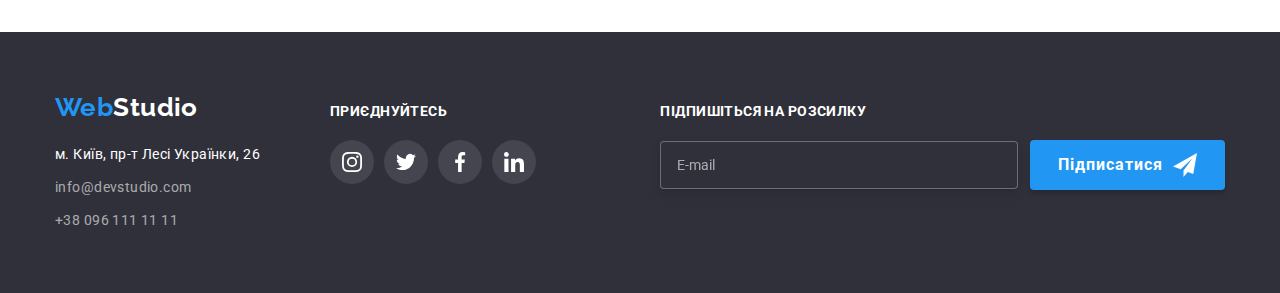
==== commit 58305108: "correct mentor" ====
--- a/portfolio.html
+++ b/portfolio.html
@@ -85,7 +85,7 @@
                 </ul>
                 <ul class="mobile-social-list list">
                     <li class="mobile-social-list__item">
-                        <a href="#"lang="en" class="mobile-social-list__link link">Instagram</a>
+                        <a href="#" lang="en" class="mobile-social-list__link link">Instagram</a>
                     </li>
                     <li class="mobile-social-list__item">
                         <a href="#" lang="en" class="mobile-social-list__link link">Twitter</a>
@@ -300,7 +300,7 @@
     <footer id="contact__item" class="page-footer">
         <div class="container page-footer__container">
             <div class="container-address">
-                <a class="logo-footer link" href="./index.html">Web<span class="logo-light">Studio</span></a>
+                <a class="logo-footer link" href="./index.html">Web<span class="logo-footer__light">Studio</span></a>
                 <address class="page-address">
                     <ul class="address-menu list">
                         <li class="address-menu__item">
--- a/css/main.min.css
+++ b/css/main.min.css
@@ -1 +1 @@
-:root{--primary-font: "Roboto", sans-serif;--secondary-font: "Raleway", sans-serif;--primary-bgc: #ffffff;--secondary-bgc: #2F303A;--additional-bgc: #F5F4FA;--auxi-accente-bgc: #188CE8;--accente-bgc: #2196F3;--fon-bgc: #C4C4C4;--primary-text-color: #212121;--secondary-text-color: #757575;--primary-text-color-team-dark: #ffffff;--accente-text-color: #2196F3;--alfa-text-color: rgba(255, 255, 255, 0.6);--auxi-text-color: #000000;--border-color-portfolio: #EEEEEE;--border-color-header: #ECECEC;--primary-link-color: #AFB1B8;--secondary-link-color: #FFFFFF;--transition-dur-and-func: 250ms cubic-bezier(0.4, 0, 0.2, 1)}.visyally-hidden{position:absolute;white-space:nowrap;width:1px;height:1px;overflow:hidden;border:0;padding:0;clip:rect(0 0 0 0);clip-path:inset(100%);margin:-1px}h1,h2,h3,p{margin:0}ul{margin-top:0;margin-bottom:0;padding-left:0}img{display:block;max-width:100%;height:auto}address{font-style:normal}.list{list-style:none;padding-left:0;margin:0}.link{text-decoration:none;color:inherit}body{background-color:var(--primary-bgc);color:var(--primary-text-color);font-family:var(--primary-font);font-size:14px;letter-spacing:.03em}button{display:block;margin:0 auto;border:none;border-radius:4px;cursor:pointer}.section{padding:60px 0}@media screen and (min-width: 1200px){.section{padding:94px 0}}.container{padding-left:15px;padding-right:15px}@media screen and (min-width: 480px){.container{width:480px;margin-left:auto;margin-right:auto}}@media screen and (min-width: 768px){.container{width:768px}}@media screen and (min-width: 1200px){.container{width:1200px}}.first-main__btn{display:block;margin:0 auto;padding:10px 24px;font-weight:700;font-size:16px;line-height:1.88;text-align:center;letter-spacing:.06em;color:var(--primary-text-color-team-dark);background-color:var(--auxi-accente-bgc);box-shadow:0px 4px 4px rgba(0,0,0,.15);transition:background-color var(--transition-dur-and-func)}.first-main__btn:hover,.first-main__btn:focus{background-color:var(--accente-text-color)}@media screen and (min-width: 1200px){.first-main__btn{padding:10px 32px}}.filters-menu__btn{padding:6px 22px;font-weight:500;font-size:16px;line-height:1.63;letter-spacing:.03em;text-align:center;color:var(--primary-text-color);background-color:var(--additional-bgc);transition:color var(--transition-dur-and-func),background-color var(--transition-dur-and-func),box-shadow var(--transition-dur-and-func)}.filters-menu__btn:hover,.filters-menu__btn:focus{color:var(--primary-text-color-team-dark);background-color:var(--accente-bgc);box-shadow:0px 3px 1px rgba(0,0,0,.1),0px 1px 2px rgba(0,0,0,.08),0px 2px 2px rgba(0,0,0,.12)}.logo-header,.logo-footer{width:134px;font-family:var(--secondary-font);font-weight:700;font-size:24px;line-height:1.17;color:var(--accente-text-color)}@media screen and (min-width: 768px){.logo-header{margin-right:88px}}@media screen and (min-width: 1200px){.logo-header,.logo-footer{width:145px;font-size:26px;line-height:1.19}.logo-header{margin-right:93px}}.logo-header__dark{color:var(--auxi-text-color)}.logo-footer__light{color:var(--primary-text-color-team-dark)}.backdrop{position:fixed;top:0;left:0;z-index:10;width:100%;height:100%;background-color:rgba(0,0,0,.2);transition:visibility var(--transition-dur-and-func),opacity var(--transition-dur-and-func)}.backdrop.is-hidden{visibility:hidden;opacity:0;pointer-events:none}.modal{position:absolute;top:50%;left:50%;transform:translate(-50%, -50%);width:450px;height:609px;padding:40px;background-color:var(--primary-bgc);box-shadow:0px 1px 3px rgba(0,0,0,.12),0px 1px 1px rgba(0,0,0,.14),0px 2px 1px rgba(0,0,0,.2);border-radius:4px}.modal__close-btn{position:absolute;top:8px;right:8px;display:flex;justify-content:center;align-items:center;border-radius:50%;background-color:var(--primary-bgc);border:1px solid rgba(0,0,0,.1);padding:0;transition:fill var(--transition-dur-and-func)}.modal__close-btn:focus,.modal__close-btn:hover{outline:none;fill:var(--accente-text-color)}@media screen and (min-width: 1200px){.modal{width:528px;height:581px}}.modal-form-title{font-weight:700;font-size:20px;line-height:1.5;text-align:center;margin-bottom:10px}@media screen and (min-width: 1200px){.modal-form-title{margin-bottom:12px}}.modal-form{display:flex;flex-direction:column}.modal-form__field{margin-bottom:10px}.modal-form__field:nth-child(4){margin-bottom:0}.modal-form__input{position:relative;width:100%;height:40px;border:1px solid rgba(33,33,33,.2);border-radius:4px;padding-left:40px;transition:border-color var(--transition-dur-and-func)}.modal-form__input:focus{outline:none;border-color:var(--accente-text-color)}.modal-form__field-name{display:block;font-weight:400;font-size:12px;line-height:1.17;letter-spacing:.01em;color:var(--secondary-text-color);margin-bottom:4px}.modal-form__field-input{position:relative}.modal-form__fild-icon{display:block;position:absolute;top:50%;left:12px;transform:translateY(-50%);transition:fill var(--transition-dur-and-func)}.modal-form__input:focus+.modal-form__fild-icon{fill:var(--accente-text-color)}.modal-form__message{width:100%;height:120px;border:1px solid rgba(33,33,33,.2);border-radius:4px;padding:12px 16px;resize:none;transition:border-color var(--transition-dur-and-func)}.modal-form__message:focus{outline:none;border-color:var(--accente-text-color)}.modal-form__message::placeholder{font-weight:400;font-size:12px;line-height:1.17;letter-spacing:.01em;color:rgba(117,117,117,.5)}.modal-form__check{position:absolute;appearance:none}.modal-form__check-field{display:flex;align-items:center;justify-content:center;margin-bottom:30px;margin-top:20px;font-weight:400;font-size:12px;line-height:1.17;color:var(--secondary-text-color)}@media screen and (min-width: 1200px){.modal-form__check-field{font-size:14px;line-height:2}}.modal-form__checkbox{border:1px solid var(--primary-text-color);border-radius:2px;cursor:pointer;margin-right:8px;transition:box-shadow var(--transition-dur-and-func)}.modal-form__check:focus+.modal-form__checkbox{box-shadow:0 0 0 1px var(--accente-bgc);border:none}.modal-form__check:checked+.modal-form__checkbox{background-color:var(--accente-bgc);border:none}.modal-form__checkbox-icon{display:none;fill:var(--primary-text-color-team-dark)}.modal-form__check:checked+.modal-form__checkbox .modal-form__checkbox-icon{display:block}.modal-form__checkbox-consept{color:var(--accente-text-color)}.modal-form__submit{padding:10px 52px;font-weight:700;font-size:16px;line-height:1.88;text-align:center;letter-spacing:.06em;color:var(--primary-text-color-team-dark);background-color:var(--auxi-accente-bgc);box-shadow:0px 4px 4px rgba(0,0,0,.15);transition:background-color var(--transition-dur-and-func)}.modal-form__submit:hover,.modal-form__submit:focus{background-color:var(--accente-text-color)}.mobile-modal{position:fixed;top:0;left:0;z-index:10;width:100%;height:100%;background-color:var(--primary-bgc)}.mobile-modal.is-open{visibility:hidden;opacity:0;pointer-events:none;overflow-y:scroll}.mobile-menu{display:flex;flex-direction:column;gap:32px;margin-bottom:auto}.mobile-menu__container{position:relative;display:flex;flex-direction:column;box-shadow:0px 4px 8px rgba(0,0,0,.04),0px 2px 4px rgba(0,0,0,.08),0px 1px 3px rgba(0,0,0,.16);transition:visibility var(--transition-dur-and-func);max-width:480px;height:100%;padding-top:48px;padding-left:40px;padding-bottom:48px}.mobile-modal__close-btn{position:absolute;display:flex;justify-content:center;align-items:center;top:10px;right:15px;width:40px;height:40px;padding:0;line-height:0;background-color:rgba(0,0,0,0);transition:fill var(--transition-dur-and-func)}.mobile-modal__close-btn:focus,.mobile-modal__close-btn:hover{outline:none;fill:var(--accente-text-color)}.mobile-menu__link{font-weight:500;font-size:40px;line-height:1.18;letter-spacing:.02em;color:var(--primary-text-color);position:relative}.mobile-menu__link:hover,.mobile-menu__link:focus{color:var(--accente-text-color);outline:none}.mobile-menu__link.current::after,.mobile-menu__link.current::after{content:"";display:block;width:100%;height:4px;background-color:var(--accente-bgc);border:none;border-radius:2px;position:absolute;left:0;bottom:0;margin-bottom:-1px}.current{color:var(--accente-text-color)}.mobile-contact{margin-bottom:64px}.mobile-contact__phone{font-weight:500;font-size:34px;line-height:1.18;letter-spacing:.02em;color:var(--accente-text-color)}.mobile-contact__mail{font-weight:500;font-size:24px;line-height:1.17;letter-spacing:.02em;color:var(--secondary-text-color)}.mobile-contact__item:not(:last-child){margin-bottom:32px}.mobile-social-list{display:flex;flex-wrap:wrap;align-items:center;column-gap:10px}.mobile-social-list__link{font-weight:500;font-size:18px;line-height:1.22;letter-spacing:.02em;color:var(--accente-text-color)}.mobile-social-list__item:not(:last-child){padding-right:10px;border-right:1px solid rgba(33,33,33,.2)}@media screen and (max-width: 767px){.menu{display:none}.contact{display:none}.mobile-menu-btn{line-height:0;background-color:rgba(0,0,0,0);padding:0;margin:0}.mobile-menu-btn__icon{width:40px;height:40px}}.page-header{padding:16px 0;border-bottom-width:1px;border-bottom-style:solid;border-bottom-color:var(--border-color-header)}.page-header__container{display:flex;align-items:center;justify-content:space-between}@media screen and (min-width: 768px){.page-header{padding:21px 0}.page-nav{display:flex;align-items:center}.menu{display:flex;align-items:center;column-gap:50px}.menu__link{font-weight:500;line-height:1.14;letter-spacing:.02em;color:inherit;transition:color var(--transition-dur-and-func);position:relative;padding:32px 0}.menu__link:hover,.menu__link:focus{color:var(--accente-text-color)}.menu__link.current::after{content:"";position:absolute;display:block;width:100%;height:4px;background-color:var(--accente-bgc);border-radius:2px;bottom:-1px}.current{color:var(--accente-text-color)}.contact{display:block}.contact__mail,.contact__phone{display:block;font-weight:500;font-size:12px;line-height:1.17;letter-spacing:.02em;color:var(--secondary-text-color);fill:currentColor;transition:color var(--transition-dur-and-func)}.contact__mail:hover,.contact__mail:focus,.contact__phone:hover,.contact__phone:focus{color:var(--accente-text-color)}.contact__item:not(:last-child){margin-bottom:10px}.contact__mail-icon{width:14px;height:10px;margin-right:8px}.contact__phone-icon{width:10px;height:14px;margin-right:8px}.mobile-menu-btn{display:none}}@media screen and (min-width: 1200px){.page-header{padding-top:24px;padding-bottom:25px}.contact{display:flex;align-items:center;margin-left:auto;column-gap:30px}.contact__item:not(:last-child){margin-bottom:0}.contact__mail,.contact__phone{display:flex;font-size:14px;line-height:1.14}.contact__mail-icon{width:16px;height:12px;margin-right:10px}.contact__phone-icon{width:10px;height:16px;margin-right:10px}}.first-main{max-width:479px;height:400px;margin-left:auto;margin-right:auto;background-image:linear-gradient(rgba(47, 48, 58, 0.4), rgba(47, 48, 58, 0.4)),url(../images/main-mobile.jpg);background-repeat:no-repeat;background-position:center;background-size:cover;background-color:var(--fon-bgc);padding:118px 0}@media screen and (min-device-pixel-ratio: 2)and (max-width: 767px),screen and (min-resolution: 192dpi)and (max-width: 767px),screen and (min-resolution: 2dppx)and (max-width: 767px){.first-main{background-image:linear-gradient(rgba(47, 48, 58, 0.4), rgba(47, 48, 58, 0.4)),url(../images/main-mobile@2x.jpg)}}.first-main__title{margin-left:auto;margin-right:auto;max-width:360px;font-weight:900;font-size:26px;line-height:1.62;text-align:center;letter-spacing:.06em;text-transform:uppercase;color:var(--primary-text-color-team-dark);margin-bottom:30px}@media screen and (min-width: 768px){.first-main{max-width:767px;background-image:linear-gradient(rgba(47, 48, 58, 0.4), rgba(47, 48, 58, 0.4)),url(../images/main-tablet.jpg)}}@media screen and (min-device-pixel-ratio: 2)and (min-width: 768px),screen and (min-resolution: 192dpi)and (min-width: 768px),screen and (min-resolution: 2dppx)and (min-width: 768px){.first-main{background-image:linear-gradient(rgba(47, 48, 58, 0.4), rgba(47, 48, 58, 0.4)),url(../images/main-tablet@2x.jpg)}}@media screen and (min-width: 1200px){.first-main{max-width:1600px;height:600px;background-image:linear-gradient(rgba(47, 48, 58, 0.4), rgba(47, 48, 58, 0.4)),url(../images/main.jpg);padding:200px 0}.first-main__title{max-width:696px;font-size:44px;line-height:1.36}}@media screen and (min-device-pixel-ratio: 2)and (min-width: 1200px),screen and (min-resolution: 192dpi)and (min-width: 1200px),screen and (min-resolution: 2dppx)and (min-width: 1200px){.first-main{background-image:linear-gradient(rgba(47, 48, 58, 0.4), rgba(47, 48, 58, 0.4)),url(../images/main@2x.jpg)}}.feature-main__item{margin-bottom:30px}.feature-main__item:nth-child(4){margin-bottom:0}.feature-main__icon{width:70px;height:70px}.feature-main__title{margin-bottom:10px;font-weight:700;font-size:14px;line-height:1.14;text-align:center;text-transform:uppercase}.feature-main__text{line-height:1.71;color:var(--secondary-text-color)}.feature-main__container-icon{display:flex;justify-content:center;align-items:center;height:120px;background-color:var(--additional-bgc);margin-bottom:30px;border-radius:4px}@media screen and (min-width: 768px){.feature-main__menu{display:flex;flex-wrap:wrap;gap:30px}.feature-main__item{margin-bottom:0;flex-basis:calc((100% - 30px)/2)}.feature-main__title{text-align:unset}}@media screen and (min-width: 1200px){.feature-main__menu{align-items:flex-start;column-gap:30px}.feature-main__item{flex-basis:calc((100% - 90px)/4)}}.box-main{display:none}@media screen and (min-width: 1200px){.box-main{display:block;padding-top:0}.box-main__title{margin-bottom:50px;font-weight:700;font-size:36px;line-height:1.17;text-align:center}.box-main__items{display:flex;flex-wrap:wrap;gap:30px;flex-basis:calc((100% - 60px)/3)}.box-main__list-img{position:relative}.box-main__items-name{display:flex;justify-content:center;align-items:center;position:absolute;bottom:0;height:70px;width:100%;font-weight:700;line-height:1.14;text-transform:uppercase;color:var(--primary-text-color-team-dark);background:rgba(47,48,58,.8)}}.team-main{background-color:var(--additional-bgc)}.team-main__title{margin-bottom:30px;font-weight:700;font-size:28px;line-height:1.18;text-align:center}.team-main__name{margin-bottom:10px;font-weight:500;font-size:16px;line-height:1.19;text-align:center}.team-main__work{font-size:16px;line-height:1.19;text-align:center;color:var(--secondary-text-color);margin-bottom:16px}.team-main__foto{background-color:var(--primary-bgc);box-shadow:0px 1px 3px rgba(0,0,0,.12),0px 1px 1px rgba(0,0,0,.14),0px 2px 1px rgba(0,0,0,.2);border-radius:0px 0px 4px 4px}@media screen and (max-width: 767px){.team-main__foto:not(:last-child){margin-bottom:30px}}.team-main__section{padding-top:30px;padding-bottom:24px}@media screen and (min-width: 768px){.team-main__items{display:flex;flex-wrap:wrap;gap:30px;flex-basis:calc((100% - 30px)/2)}}@media screen and (min-width: 1200px){.team-main__title{margin-bottom:50px;font-size:36px;line-height:1.17}.team-main__section{padding-bottom:30px}.team-main__items{flex-basis:calc((100% - 90px)/4)}}.client__title{font-weight:700;font-size:28px;line-height:1.18;text-align:center;margin-bottom:30px}.client__menu{display:flex;flex-wrap:wrap;align-items:center;justify-content:center;gap:30px}.client__list{flex-basis:calc((100% - 30px)/2)}.client__list-icon{width:106px;height:60px;color:currentColor}.client__title{font-size:28px;line-height:1.18;margin-bottom:30px}.client__list-icon{width:106px;height:60px;color:currentColor}.client__list-link{display:flex;justify-content:center;align-items:center;width:210px;height:92px;border:1px solid var(--primary-link-color);border-radius:4px;fill:var(--primary-link-color);transition:border-color var(--transition-dur-and-func),fill var(--transition-dur-and-func)}.client__list-link:hover,.client__list-link:focus{border-color:var(--accente-text-color);fill:var(--accente-text-color)}@media screen and (min-width: 768px){.client__list{flex-basis:calc((100% - 60px)/3)}.client__list-link{width:226px}}@media screen and (min-width: 1200px){.client__menu{flex-wrap:nowrap}.client__title{font-size:36px;line-height:1.17;margin-bottom:50px}.client__list-link{width:170px}}@media screen and (max-width: 1199px){.page-footer__container{text-align:center}}.page-footer{background-color:var(--secondary-bgc);padding:60px 0}.footer-menu{display:flex;align-items:center;justify-content:center;gap:10px}.footer-title{font-weight:700;line-height:1.14;text-transform:uppercase;color:var(--primary-text-color-team-dark);margin-bottom:20px}@media screen and (min-width: 768px)and (max-width: 1199px){.page-footer__container{flex-wrap:wrap;justify-content:space-evenly;column-gap:165px}}@media screen and (min-width: 768px){.page-footer__container{display:flex;align-items:baseline}}@media screen and (min-width: 1200px){.page-footer__container{text-align:start}}.page-address{margin-top:20px}.address-menu__maps,.address-menu__mail,.address-menu__phone{line-height:1.71;font-style:normal;color:var(--alfa-text-color);transition:color var(--transition-dur-and-func)}.address-menu__maps:hover,.address-menu__maps:focus,.address-menu__mail:hover,.address-menu__mail:focus,.address-menu__phone:hover,.address-menu__phone:focus{color:var(--accente-text-color)}.address-menu__item:not(:last-child){margin-bottom:8px}.address-menu__maps{color:var(--primary-text-color-team-dark)}@media screen and (max-width: 767px){.container-address,.container-social{margin-bottom:60px}}@media screen and (min-width: 780px)and (max-width: 1199px){.container-address{margin-bottom:60px}}@media screen and (min-width: 1200px){.container-address{margin-right:70px}.address-menu__item:not(:last-child){margin-bottom:9px}.address-menu__maps{margin-bottom:9px}}.social-list{display:flex;justify-content:center;column-gap:10px}.social-list__link{display:flex;justify-content:center;align-items:center;width:44px;height:44px;border-radius:50%;background-color:var(--primary-bgc);color:var(--primary-link-color);transition:color var(--transition-dur-and-func),background-color var(--transition-dur-and-func)}.social-list__link:hover,.social-list__link:focus{background-color:var(--accente-text-color);color:var(--secondary-link-color)}.social-list__icon{width:20px;height:20px;fill:currentColor}.social-list-footer__link{display:flex;justify-content:center;align-items:center;width:44px;height:44px;border-radius:50%;background-color:rgba(255,255,255,.1);transition:background-color var(--transition-dur-and-func)}.social-list-footer__link:hover,.social-list-footer__link:focus{background-color:var(--accente-text-color)}.social-list-footer__icon{width:20px;height:20px;fill:var(--secondary-link-color);transition:fill var(--transition-dur-and-func)}.social-list-footer__link:hover .social-list-footer__icon,.social-list-footer__link:focus .social-list-footer__icon{fill:var(--secondary-link-color)}.subscription__title{font-weight:700;line-height:1.14;text-transform:uppercase;color:var(--primary-text-color-team-dark);margin-bottom:20px}.subscription__form-input{width:100%;border:1px solid rgba(255,255,255,.3);filter:drop-shadow(0px 4px 4px rgba(0, 0, 0, 0.15));border-radius:4px;color:var(--primary-text-color-team-dark);background-color:var(--secondary-bgc);padding:15px 16px;margin-bottom:20px}.subscription__form-input::placeholder{color:rgba(255,255,255,.6)}@media screen and (min-width: 768px){.subscription__form-input{width:450px}}.subscription__form-submit{margin-left:auto;margin-right:auto;padding:10px 28px;font-weight:700;font-size:16px;line-height:1.88;display:flex;align-items:center;text-align:center;letter-spacing:.06em;color:var(--primary-text-color-team-dark);background-color:var(--accente-bgc);box-shadow:0px 4px 4px rgba(0,0,0,.15);gap:10px;transition:background-color var(--transition-dur-and-func)}.subscription__form-submit:hover,.subscription__form-submit:focus{background-color:var(--accente-text-color)}.subscription__form-icon{fill:var(--primary-bgc)}@media screen and (min-width: 1200px){.subscription{margin-left:auto}.subscription__form{display:flex;align-items:center}.subscription__form-input{width:358px;margin-right:12px;margin-bottom:0}}@media screen and (max-width: 767px){.filters-menu{width:326px}.project-menu__items:last-child{margin-bottom:0}}.filters-menu{display:flex;flex-wrap:wrap;column-gap:8px;row-gap:15px;margin-bottom:40px}.project-menu__title{font-weight:700;font-size:18px;line-height:2;letter-spacing:.06em;margin-bottom:4px}.project-menu__link{font-size:16px;line-height:1.88;color:var(--secondary-text-color)}.project-container{display:block;transition:box-shadow var(--transition-dur-and-func)}.project-container:hover,.project-container:focus{box-shadow:0px 1px 1px rgba(0,0,0,.12),0px 4px 4px rgba(0,0,0,.06),1px 4px 6px rgba(0,0,0,.16)}.section-menu{padding:20px 24px;border:1px solid var(--border-color-portfolio);border-top:none}.project-menu__items{margin-bottom:30px}@media screen and (min-width: 768px){.filters-menu{align-items:center;justify-content:center;margin-bottom:30px}.project-container{display:flex;flex-direction:column;height:100%;max-width:354px}.project-menu__items{margin-bottom:0}.section-menu{flex-grow:1}}@media screen and (min-width: 1200px){.filters-menu{margin-bottom:50px}.project-container{max-width:370px}}.project-menu__list-img{position:relative;overflow:hidden}.overlay{position:absolute;top:0;left:0;width:100%;height:100%;padding:77px 24px;font-weight:400;font-size:18px;line-height:1.56;background:rgba(33,150,243,.9);color:var(--primary-text-color-team-dark);overflow:auto;transform:translateY(100%);transition:transform var(--transition-dur-and-func)}.project-container:hover .overlay,.project-container:focus .overlay{transform:translateY(0%)}@media screen and (min-width: 768px){.project-menu{display:flex;flex-wrap:wrap;gap:30px;flex-basis:calc((100% - 30px)/2)}.overlay{padding:49px 24px 77px 24px}}@media screen and (min-width: 1200px){.project-menu{flex-basis:calc((100% - 60px)/3)}.overlay{padding:63px 24px}}/*# sourceMappingURL=main.min.css.map */+:root{--primary-font: "Roboto", sans-serif;--secondary-font: "Raleway", sans-serif;--primary-bgc: #ffffff;--secondary-bgc: #2F303A;--additional-bgc: #F5F4FA;--auxi-accente-bgc: #188CE8;--accente-bgc: #2196F3;--fon-bgc: #C4C4C4;--primary-text-color: #212121;--secondary-text-color: #757575;--primary-text-color-team-dark: #ffffff;--accente-text-color: #2196F3;--alfa-text-color: rgba(255, 255, 255, 0.6);--auxi-text-color: #000000;--border-color-portfolio: #EEEEEE;--border-color-header: #ECECEC;--primary-link-color: #AFB1B8;--secondary-link-color: #FFFFFF;--transition-dur-and-func: 250ms cubic-bezier(0.4, 0, 0.2, 1)}.visyally-hidden{position:absolute;white-space:nowrap;width:1px;height:1px;overflow:hidden;border:0;padding:0;clip:rect(0 0 0 0);clip-path:inset(100%);margin:-1px}h1,h2,h3,p{margin:0}ul{margin-top:0;margin-bottom:0;padding-left:0}img{display:block;max-width:100%;height:auto}address{font-style:normal}.list{list-style:none;padding-left:0;margin:0}.link{text-decoration:none;color:inherit}body{background-color:var(--primary-bgc);color:var(--primary-text-color);font-family:var(--primary-font);font-size:14px;letter-spacing:.03em}button{display:block;margin:0 auto;border:none;border-radius:4px;cursor:pointer}.section{padding:60px 0}@media screen and (min-width: 1200px){.section{padding:94px 0}}.container{padding-left:15px;padding-right:15px}@media screen and (min-width: 480px){.container{width:480px;margin-left:auto;margin-right:auto}}@media screen and (min-width: 768px){.container{width:768px}}@media screen and (min-width: 1200px){.container{width:1200px}}.first-main__btn{display:block;margin:0 auto;padding:10px 24px;font-weight:700;font-size:16px;line-height:1.88;text-align:center;letter-spacing:.06em;color:var(--primary-text-color-team-dark);background-color:var(--auxi-accente-bgc);box-shadow:0px 4px 4px rgba(0,0,0,.15);transition:background-color var(--transition-dur-and-func)}.first-main__btn:hover,.first-main__btn:focus{background-color:var(--accente-text-color)}@media screen and (min-width: 1200px){.first-main__btn{padding:10px 32px}}.filters-menu__btn{padding:6px 22px;font-weight:500;font-size:16px;line-height:1.63;letter-spacing:.03em;text-align:center;color:var(--primary-text-color);background-color:var(--additional-bgc);transition:color var(--transition-dur-and-func),background-color var(--transition-dur-and-func),box-shadow var(--transition-dur-and-func)}.filters-menu__btn:hover,.filters-menu__btn:focus{color:var(--primary-text-color-team-dark);background-color:var(--accente-bgc);box-shadow:0px 3px 1px rgba(0,0,0,.1),0px 1px 2px rgba(0,0,0,.08),0px 2px 2px rgba(0,0,0,.12)}.logo-header,.logo-footer{width:134px;font-family:var(--secondary-font);font-weight:700;font-size:24px;line-height:1.17;color:var(--accente-text-color)}@media screen and (min-width: 768px){.logo-header{margin-right:88px}}@media screen and (min-width: 1200px){.logo-header,.logo-footer{width:145px;font-size:26px;line-height:1.19}.logo-header{margin-right:93px}}.logo-header__dark{color:var(--auxi-text-color)}.logo-footer__light{color:var(--primary-text-color-team-dark)}.backdrop{position:fixed;top:0;left:0;z-index:10;width:100%;height:100%;background-color:rgba(0,0,0,.2);transition:visibility var(--transition-dur-and-func),opacity var(--transition-dur-and-func)}.backdrop.is-hidden{visibility:hidden;opacity:0;pointer-events:none}.modal{position:absolute;top:50%;left:50%;transform:translate(-50%, -50%);width:450px;height:609px;padding:40px;background-color:var(--primary-bgc);box-shadow:0px 1px 3px rgba(0,0,0,.12),0px 1px 1px rgba(0,0,0,.14),0px 2px 1px rgba(0,0,0,.2);border-radius:4px}@media screen and (max-width: 479px){.modal{width:300px}}.modal__close-btn{position:absolute;top:8px;right:8px;display:flex;justify-content:center;align-items:center;border-radius:50%;background-color:var(--primary-bgc);border:1px solid rgba(0,0,0,.1);padding:0;transition:fill var(--transition-dur-and-func)}.modal__close-btn:focus,.modal__close-btn:hover{outline:none;fill:var(--accente-text-color)}@media screen and (min-width: 1200px){.modal{width:528px;height:581px}}.modal-form-title{font-weight:700;font-size:20px;line-height:1.5;text-align:center;margin-bottom:10px}@media screen and (min-width: 1200px){.modal-form-title{margin-bottom:12px}}.modal-form{display:flex;flex-direction:column}.modal-form__field{margin-bottom:10px}.modal-form__field:nth-child(4){margin-bottom:0}.modal-form__input{position:relative;width:100%;height:40px;border:1px solid rgba(33,33,33,.2);border-radius:4px;padding-left:40px;transition:border-color var(--transition-dur-and-func)}.modal-form__input:focus{outline:none;border-color:var(--accente-text-color)}.modal-form__field-name{display:block;font-weight:400;font-size:12px;line-height:1.17;letter-spacing:.01em;color:var(--secondary-text-color);margin-bottom:4px}.modal-form__field-input{position:relative}.modal-form__fild-icon{display:block;position:absolute;top:50%;left:12px;transform:translateY(-50%);transition:fill var(--transition-dur-and-func)}.modal-form__input:focus+.modal-form__fild-icon{fill:var(--accente-text-color)}.modal-form__message{width:100%;height:120px;border:1px solid rgba(33,33,33,.2);border-radius:4px;padding:12px 16px;resize:none;transition:border-color var(--transition-dur-and-func)}.modal-form__message:focus{outline:none;border-color:var(--accente-text-color)}.modal-form__message::placeholder{font-weight:400;font-size:12px;line-height:1.17;letter-spacing:.01em;color:rgba(117,117,117,.5)}.modal-form__check{position:absolute;appearance:none}.modal-form__check-field{display:flex;align-items:center;justify-content:center;margin-bottom:30px;margin-top:20px;font-weight:400;font-size:12px;line-height:1.17;color:var(--secondary-text-color)}@media screen and (min-width: 1200px){.modal-form__check-field{font-size:14px;line-height:2}}.modal-form__checkbox{border:1px solid var(--primary-text-color);border-radius:2px;cursor:pointer;margin-right:8px;transition:box-shadow var(--transition-dur-and-func)}.modal-form__check:focus+.modal-form__checkbox{box-shadow:0 0 0 1px var(--accente-bgc);border:none}.modal-form__check:checked+.modal-form__checkbox{background-color:var(--accente-bgc);border:none}.modal-form__checkbox-icon{display:none;fill:var(--primary-text-color-team-dark)}.modal-form__check:checked+.modal-form__checkbox .modal-form__checkbox-icon{display:block}.modal-form__checkbox-consept{color:var(--accente-text-color)}.modal-form__submit{padding:10px 52px;font-weight:700;font-size:16px;line-height:1.88;text-align:center;letter-spacing:.06em;color:var(--primary-text-color-team-dark);background-color:var(--auxi-accente-bgc);box-shadow:0px 4px 4px rgba(0,0,0,.15);transition:background-color var(--transition-dur-and-func)}.modal-form__submit:hover,.modal-form__submit:focus{background-color:var(--accente-text-color)}.mobile-modal{position:fixed;top:0;left:0;z-index:10;width:100%;height:100%;background-color:var(--primary-bgc)}.mobile-modal.is-open{visibility:hidden;opacity:0;pointer-events:none;overflow-y:scroll}.mobile-menu{display:flex;flex-direction:column;gap:32px;margin-bottom:auto}.mobile-menu__container{position:relative;display:flex;flex-direction:column;box-shadow:0px 4px 8px rgba(0,0,0,.04),0px 2px 4px rgba(0,0,0,.08),0px 1px 3px rgba(0,0,0,.16);transition:visibility var(--transition-dur-and-func);max-width:480px;height:100%;padding-top:48px;padding-left:40px;padding-bottom:48px}.mobile-modal__close-btn{position:absolute;display:flex;justify-content:center;align-items:center;top:10px;right:15px;width:40px;height:40px;padding:0;line-height:0;background-color:rgba(0,0,0,0);transition:fill var(--transition-dur-and-func)}.mobile-modal__close-btn:focus,.mobile-modal__close-btn:hover{outline:none;fill:var(--accente-text-color)}.mobile-menu__link{font-weight:500;font-size:40px;line-height:1.18;letter-spacing:.02em;color:var(--primary-text-color)}.mobile-menu__link:hover,.mobile-menu__link:focus{color:var(--accente-text-color);outline:none}.current{color:var(--accente-text-color)}.mobile-contact{margin-bottom:64px}.mobile-contact__phone{font-weight:500;font-size:34px;line-height:1.18;letter-spacing:.02em;color:var(--accente-text-color)}.mobile-contact__mail{font-weight:500;font-size:24px;line-height:1.17;letter-spacing:.02em;color:var(--secondary-text-color)}.mobile-contact__item:not(:last-child){margin-bottom:32px}.mobile-social-list{display:flex;flex-wrap:wrap;align-items:center;column-gap:10px}.mobile-social-list__link{font-weight:500;font-size:18px;line-height:1.22;letter-spacing:.02em;color:var(--accente-text-color)}.mobile-social-list__item:not(:last-child){padding-right:10px;border-right:1px solid rgba(33,33,33,.2)}@media screen and (max-width: 767px){.menu{display:none}.contact{display:none}.mobile-menu-btn{line-height:0;background-color:rgba(0,0,0,0);padding:0;margin:0}.mobile-menu-btn__icon{width:40px;height:40px}}.page-header{padding:16px 0;border-bottom-width:1px;border-bottom-style:solid;border-bottom-color:var(--border-color-header)}.page-header__container{display:flex;align-items:center;justify-content:space-between}@media screen and (min-width: 768px){.page-header{padding:21px 0}.page-nav{display:flex;align-items:center}.menu{display:flex;align-items:center;column-gap:50px}.menu__link{font-weight:500;line-height:1.14;letter-spacing:.02em;color:inherit;transition:color var(--transition-dur-and-func);position:relative;padding:32px 0}.menu__link:hover,.menu__link:focus{color:var(--accente-text-color)}.menu__link.current::after{content:"";position:absolute;display:block;width:100%;height:4px;background-color:var(--accente-bgc);border-radius:2px;bottom:-1px}.current{color:var(--accente-text-color)}.contact{display:block}.contact__mail,.contact__phone{display:block;font-weight:500;font-size:12px;line-height:1.17;letter-spacing:.02em;color:var(--secondary-text-color);fill:currentColor;transition:color var(--transition-dur-and-func)}.contact__mail:hover,.contact__mail:focus,.contact__phone:hover,.contact__phone:focus{color:var(--accente-text-color)}.contact__item:not(:last-child){margin-bottom:10px}.contact__mail-icon{width:14px;height:10px;margin-right:8px}.contact__phone-icon{width:10px;height:14px;margin-right:8px}.mobile-menu-btn{display:none}}@media screen and (min-width: 1200px){.page-header{padding-top:24px;padding-bottom:25px}.contact{display:flex;align-items:center;margin-left:auto;column-gap:30px}.contact__item:not(:last-child){margin-bottom:0}.contact__mail,.contact__phone{display:flex;font-size:14px;line-height:1.14}.contact__mail-icon{width:16px;height:12px;margin-right:10px}.contact__phone-icon{width:10px;height:16px;margin-right:10px}}.first-main{max-width:479px;height:400px;margin-left:auto;margin-right:auto;background-image:linear-gradient(rgba(47, 48, 58, 0.4), rgba(47, 48, 58, 0.4)),url(../images/main-mobile.jpg);background-repeat:no-repeat;background-position:center;background-size:cover;background-color:var(--fon-bgc);padding:118px 0}@media screen and (min-device-pixel-ratio: 2)and (max-width: 767px),screen and (min-resolution: 192dpi)and (max-width: 767px),screen and (min-resolution: 2dppx)and (max-width: 767px){.first-main{background-image:linear-gradient(rgba(47, 48, 58, 0.4), rgba(47, 48, 58, 0.4)),url(../images/main-mobile@2x.jpg)}}.first-main__title{margin-left:auto;margin-right:auto;max-width:360px;font-weight:900;font-size:26px;line-height:1.62;text-align:center;letter-spacing:.06em;text-transform:uppercase;color:var(--primary-text-color-team-dark);margin-bottom:30px}@media screen and (min-width: 768px){.first-main{max-width:767px;background-image:linear-gradient(rgba(47, 48, 58, 0.4), rgba(47, 48, 58, 0.4)),url(../images/main-tablet.jpg)}}@media screen and (min-device-pixel-ratio: 2)and (min-width: 768px),screen and (min-resolution: 192dpi)and (min-width: 768px),screen and (min-resolution: 2dppx)and (min-width: 768px){.first-main{background-image:linear-gradient(rgba(47, 48, 58, 0.4), rgba(47, 48, 58, 0.4)),url(../images/main-tablet@2x.jpg)}}@media screen and (min-width: 1200px){.first-main{max-width:1600px;height:600px;background-image:linear-gradient(rgba(47, 48, 58, 0.4), rgba(47, 48, 58, 0.4)),url(../images/main.jpg);padding:200px 0}.first-main__title{max-width:696px;font-size:44px;line-height:1.36}}@media screen and (min-device-pixel-ratio: 2)and (min-width: 1200px),screen and (min-resolution: 192dpi)and (min-width: 1200px),screen and (min-resolution: 2dppx)and (min-width: 1200px){.first-main{background-image:linear-gradient(rgba(47, 48, 58, 0.4), rgba(47, 48, 58, 0.4)),url(../images/main@2x.jpg)}}.feature-main__item{margin-bottom:30px}.feature-main__item:nth-child(4){margin-bottom:0}.feature-main__icon{width:70px;height:70px}.feature-main__title{margin-bottom:10px;font-weight:700;font-size:14px;line-height:1.14;text-align:center;text-transform:uppercase}.feature-main__text{line-height:1.71;color:var(--secondary-text-color)}.feature-main__container-icon{display:flex;justify-content:center;align-items:center;height:120px;background-color:var(--additional-bgc);margin-bottom:30px;border-radius:4px}@media screen and (min-width: 768px){.feature-main__menu{display:flex;flex-wrap:wrap;gap:30px}.feature-main__item{margin-bottom:0;flex-basis:calc((100% - 30px)/2)}.feature-main__title{text-align:unset}}@media screen and (min-width: 1200px){.feature-main__menu{align-items:flex-start;column-gap:30px}.feature-main__item{flex-basis:calc((100% - 90px)/4)}}.box-main{display:none}@media screen and (min-width: 1200px){.box-main{display:block;padding-top:0}.box-main__title{margin-bottom:50px;font-weight:700;font-size:36px;line-height:1.17;text-align:center}.box-main__items{display:flex;flex-wrap:wrap;gap:30px;flex-basis:calc((100% - 60px)/3)}.box-main__list-img{position:relative}.box-main__items-name{display:flex;justify-content:center;align-items:center;position:absolute;bottom:0;height:70px;width:100%;font-weight:700;line-height:1.14;text-transform:uppercase;color:var(--primary-text-color-team-dark);background:rgba(47,48,58,.8)}}.team-main{background-color:var(--additional-bgc)}.team-main__title{margin-bottom:30px;font-weight:700;font-size:28px;line-height:1.18;text-align:center}.team-main__name{margin-bottom:10px;font-weight:500;font-size:16px;line-height:1.19;text-align:center}.team-main__work{font-size:16px;line-height:1.19;text-align:center;color:var(--secondary-text-color);margin-bottom:16px}.team-main__foto{background-color:var(--primary-bgc);box-shadow:0px 1px 3px rgba(0,0,0,.12),0px 1px 1px rgba(0,0,0,.14),0px 2px 1px rgba(0,0,0,.2);border-radius:0px 0px 4px 4px}@media screen and (max-width: 767px){.team-main__foto:not(:last-child){margin-bottom:30px}}.team-main__section{padding-top:30px;padding-bottom:24px}@media screen and (min-width: 768px){.team-main__items{display:flex;flex-wrap:wrap;gap:30px;flex-basis:calc((100% - 30px)/2)}}@media screen and (min-width: 1200px){.team-main__title{margin-bottom:50px;font-size:36px;line-height:1.17}.team-main__section{padding-bottom:30px}.team-main__items{flex-basis:calc((100% - 90px)/4)}}.client__title{font-weight:700;font-size:28px;line-height:1.18;text-align:center;margin-bottom:30px}.client__menu{display:flex;flex-wrap:wrap;align-items:center;justify-content:center;gap:30px}.client__list{flex-basis:calc((100% - 30px)/2)}.client__list-icon{width:106px;height:60px;color:currentColor}.client__title{font-size:28px;line-height:1.18;margin-bottom:30px}.client__list-icon{width:106px;height:60px;color:currentColor}.client__list-link{display:flex;justify-content:center;align-items:center;width:210px;height:92px;border:1px solid var(--primary-link-color);border-radius:4px;fill:var(--primary-link-color);transition:border-color var(--transition-dur-and-func),fill var(--transition-dur-and-func)}.client__list-link:hover,.client__list-link:focus{border-color:var(--accente-text-color);fill:var(--accente-text-color)}@media screen and (min-width: 768px){.client__list{flex-basis:calc((100% - 60px)/3)}.client__list-link{width:226px}}@media screen and (min-width: 1200px){.client__menu{flex-wrap:nowrap}.client__title{font-size:36px;line-height:1.17;margin-bottom:50px}.client__list-link{width:170px}}@media screen and (max-width: 1199px){.page-footer__container{text-align:center}}.page-footer{background-color:var(--secondary-bgc);padding:60px 0}.footer-menu{display:flex;align-items:center;justify-content:center;gap:10px}.footer-title{font-weight:700;line-height:1.14;text-transform:uppercase;color:var(--primary-text-color-team-dark);margin-bottom:20px}@media screen and (min-width: 768px)and (max-width: 1199px){.page-footer__container{flex-wrap:wrap;justify-content:center;column-gap:165px;row-gap:60px}}@media screen and (min-width: 768px){.page-footer__container{display:flex;align-items:baseline}}@media screen and (min-width: 1200px){.page-footer__container{text-align:start}}.page-address{margin-top:20px}.address-menu__maps,.address-menu__mail,.address-menu__phone{line-height:1.71;font-style:normal;color:var(--alfa-text-color);transition:color var(--transition-dur-and-func)}.address-menu__maps:hover,.address-menu__maps:focus,.address-menu__mail:hover,.address-menu__mail:focus,.address-menu__phone:hover,.address-menu__phone:focus{color:var(--accente-text-color)}.address-menu__item:not(:last-child){margin-bottom:8px}.address-menu__maps{color:var(--primary-text-color-team-dark)}@media screen and (max-width: 767px){.container-address,.container-social{margin-bottom:60px}}@media screen and (min-width: 1200px){.container-address{margin-right:70px}.address-menu__item:not(:last-child){margin-bottom:9px}.address-menu__maps{margin-bottom:9px}}.social-list{display:flex;justify-content:center;column-gap:10px}.social-list__link{display:flex;justify-content:center;align-items:center;width:44px;height:44px;border-radius:50%;background-color:var(--primary-bgc);color:var(--primary-link-color);transition:color var(--transition-dur-and-func),background-color var(--transition-dur-and-func)}.social-list__link:hover,.social-list__link:focus{background-color:var(--accente-text-color);color:var(--secondary-link-color)}.social-list__icon{width:20px;height:20px;fill:currentColor}.social-list-footer__link{display:flex;justify-content:center;align-items:center;width:44px;height:44px;border-radius:50%;background-color:rgba(255,255,255,.1);transition:background-color var(--transition-dur-and-func)}.social-list-footer__link:hover,.social-list-footer__link:focus{background-color:var(--accente-text-color)}.social-list-footer__icon{width:20px;height:20px;fill:var(--secondary-link-color);transition:fill var(--transition-dur-and-func)}.social-list-footer__link:hover .social-list-footer__icon,.social-list-footer__link:focus .social-list-footer__icon{fill:var(--secondary-link-color)}.subscription__title{font-weight:700;line-height:1.14;text-transform:uppercase;color:var(--primary-text-color-team-dark);margin-bottom:20px}.subscription__form-input{width:100%;border:1px solid rgba(255,255,255,.3);filter:drop-shadow(0px 4px 4px rgba(0, 0, 0, 0.15));border-radius:4px;color:var(--primary-text-color-team-dark);background-color:var(--secondary-bgc);padding:15px 16px;margin-bottom:20px}.subscription__form-input::placeholder{color:rgba(255,255,255,.6)}@media screen and (min-width: 768px){.subscription__form-input{width:450px}}.subscription__form-submit{margin-left:auto;margin-right:auto;padding:10px 28px;font-weight:700;font-size:16px;line-height:1.88;display:flex;align-items:center;text-align:center;letter-spacing:.06em;color:var(--primary-text-color-team-dark);background-color:var(--accente-bgc);box-shadow:0px 4px 4px rgba(0,0,0,.15);gap:10px;transition:background-color var(--transition-dur-and-func)}.subscription__form-submit:hover,.subscription__form-submit:focus{background-color:var(--accente-text-color)}.subscription__form-icon{fill:var(--primary-bgc)}@media screen and (min-width: 1200px){.subscription{margin-left:auto}.subscription__form{display:flex;align-items:center}.subscription__form-input{width:358px;margin-right:12px;margin-bottom:0}}@media screen and (max-width: 767px){.project-menu__items:last-child{margin-bottom:0}}@media screen and (min-width: 400px)and (max-width: 767px){.filters-menu{width:326px}}.filters-menu{display:flex;flex-wrap:wrap;column-gap:8px;row-gap:15px;margin-bottom:40px}.project-menu__title{font-weight:700;font-size:18px;line-height:2;letter-spacing:.06em;margin-bottom:4px}.project-menu__link{font-size:16px;line-height:1.88;color:var(--secondary-text-color)}.project-container{display:block;transition:box-shadow var(--transition-dur-and-func)}.project-container:hover,.project-container:focus{box-shadow:0px 1px 1px rgba(0,0,0,.12),0px 4px 4px rgba(0,0,0,.06),1px 4px 6px rgba(0,0,0,.16)}.section-menu{padding:20px 24px;border:1px solid var(--border-color-portfolio);border-top:none}.project-menu__items{margin-bottom:30px}@media screen and (min-width: 768px){.filters-menu{align-items:center;justify-content:center;margin-bottom:30px}.project-container{display:flex;flex-direction:column;height:100%;max-width:354px}.project-menu__items{margin-bottom:0}.section-menu{flex-grow:1}}@media screen and (min-width: 1200px){.filters-menu{margin-bottom:50px}.project-container{max-width:370px}}.project-menu__list-img{position:relative;overflow:hidden}.overlay{position:absolute;top:0;left:0;width:100%;height:100%;padding:77px 24px;font-weight:400;font-size:18px;line-height:1.56;background:rgba(33,150,243,.9);color:var(--primary-text-color-team-dark);overflow:auto;transform:translateY(101%);transition:transform var(--transition-dur-and-func)}.project-container:hover .overlay,.project-container:focus .overlay{transform:translateY(0%)}@media screen and (min-width: 768px){.project-menu{display:flex;flex-wrap:wrap;gap:30px;flex-basis:calc((100% - 30px)/2)}.overlay{padding:49px 24px 77px 24px}}@media screen and (min-width: 1200px){.project-menu{flex-basis:calc((100% - 60px)/3)}.overlay{padding:63px 24px}}/*# sourceMappingURL=main.min.css.map */